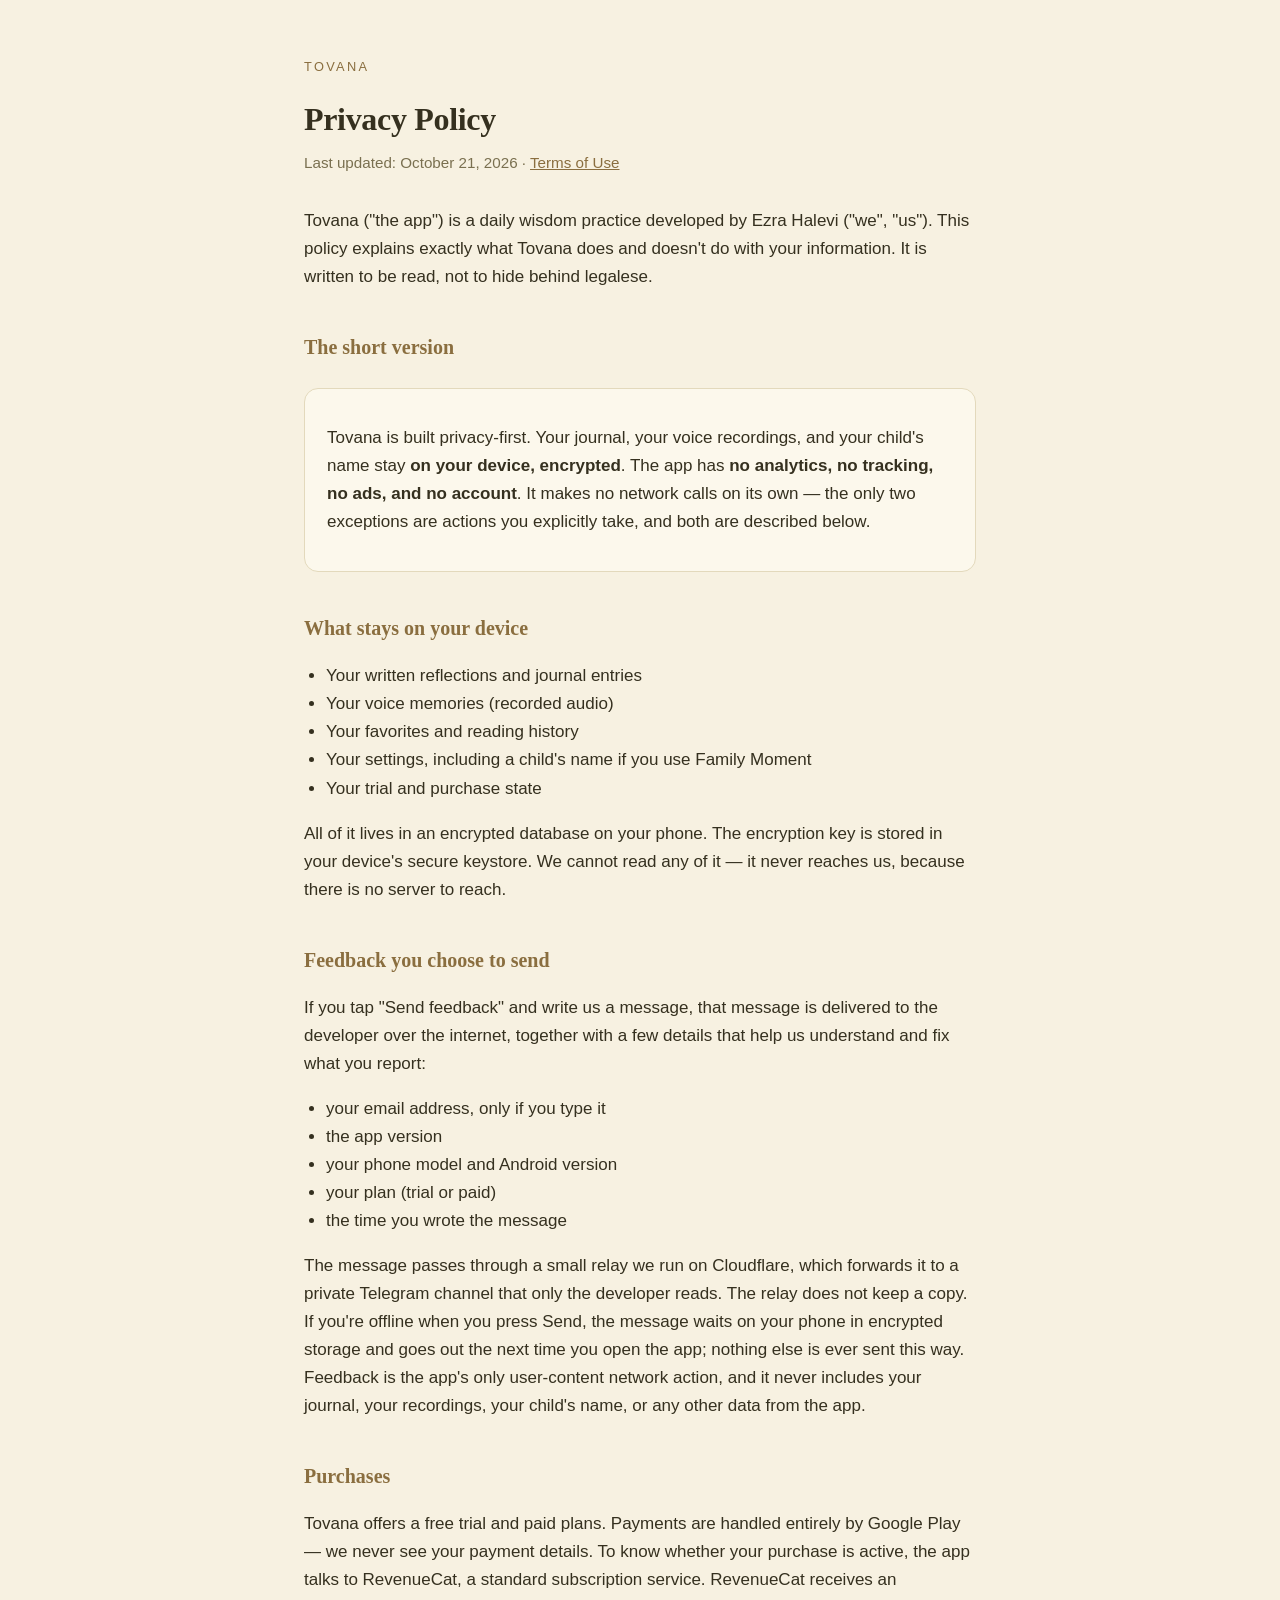
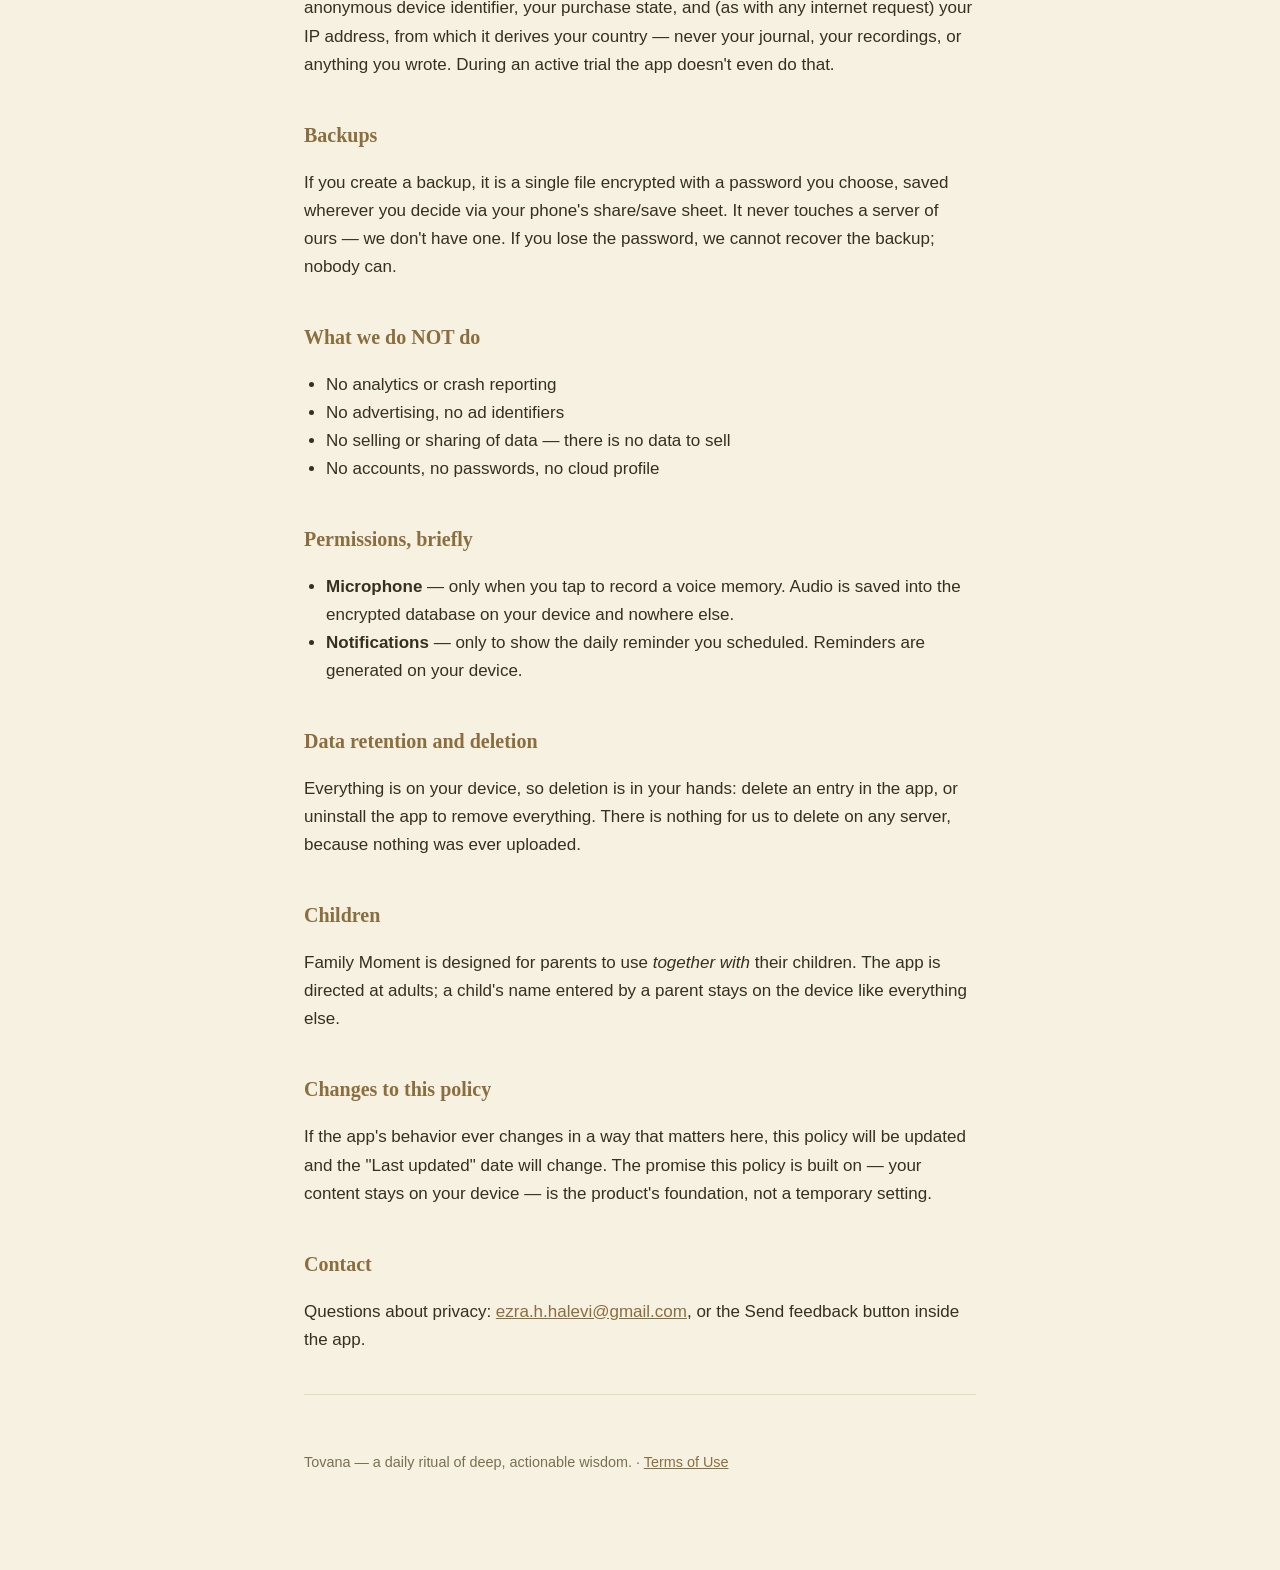
==== index.html @ 3a3cafa1 "Privacy: feedback details (device, OS, plan, time), Cloudflare relay, offline wait; RevenueCat IP/co" ====
<!DOCTYPE html>
<html lang="en">
<head>
  <meta charset="utf-8">
  <meta name="viewport" content="width=device-width, initial-scale=1">
  <title>Privacy Policy — Tovana</title>
  <meta name="description" content="Privacy policy for Tovana, a daily wisdom practice. Privacy-first: your journal stays on your device, encrypted. No analytics, no tracking, no ads, no account.">
  <link rel="stylesheet" href="style.css">
</head>
<body>
<main>
  <p class="brand">Tovana</p>
  <h1>Privacy Policy</h1>
  <p class="updated">Last updated: October 21, 2026 · <a href="terms.html">Terms of Use</a></p>

  <p>Tovana ("the app") is a daily wisdom practice developed by Ezra Halevi ("we", "us"). This policy explains exactly what Tovana does and doesn't do with your information. It is written to be read, not to hide behind legalese.</p>

  <h2>The short version</h2>
  <div class="card">
    <p>Tovana is built privacy-first. Your journal, your voice recordings, and your child's name stay <strong>on your device, encrypted</strong>. The app has <strong>no analytics, no tracking, no ads, and no account</strong>. It makes no network calls on its own — the only two exceptions are actions you explicitly take, and both are described below.</p>
  </div>

  <h2>What stays on your device</h2>
  <ul>
    <li>Your written reflections and journal entries</li>
    <li>Your voice memories (recorded audio)</li>
    <li>Your favorites and reading history</li>
    <li>Your settings, including a child's name if you use Family Moment</li>
    <li>Your trial and purchase state</li>
  </ul>
  <p>All of it lives in an encrypted database on your phone. The encryption key is stored in your device's secure keystore. We cannot read any of it — it never reaches us, because there is no server to reach.</p>

  <h2>Feedback you choose to send</h2>
  <p>If you tap "Send feedback" and write us a message, that message is delivered to the developer over the internet, together with a few details that help us understand and fix what you report:</p>
  <ul>
    <li>your email address, only if you type it</li>
    <li>the app version</li>
    <li>your phone model and Android version</li>
    <li>your plan (trial or paid)</li>
    <li>the time you wrote the message</li>
  </ul>
  <p>The message passes through a small relay we run on Cloudflare, which forwards it to a private Telegram channel that only the developer reads. The relay does not keep a copy. If you're offline when you press Send, the message waits on your phone in encrypted storage and goes out the next time you open the app; nothing else is ever sent this way. Feedback is the app's only user-content network action, and it never includes your journal, your recordings, your child's name, or any other data from the app.</p>

  <h2>Purchases</h2>
  <p>Tovana offers a free trial and paid plans. Payments are handled entirely by Google Play — we never see your payment details. To know whether your purchase is active, the app talks to RevenueCat, a standard subscription service. RevenueCat receives an anonymous device identifier, your purchase state, and (as with any internet request) your IP address, from which it derives your country — never your journal, your recordings, or anything you wrote. During an active trial the app doesn't even do that.</p>

  <h2>Backups</h2>
  <p>If you create a backup, it is a single file encrypted with a password you choose, saved wherever you decide via your phone's share/save sheet. It never touches a server of ours — we don't have one. If you lose the password, we cannot recover the backup; nobody can.</p>

  <h2>What we do NOT do</h2>
  <ul>
    <li>No analytics or crash reporting</li>
    <li>No advertising, no ad identifiers</li>
    <li>No selling or sharing of data — there is no data to sell</li>
    <li>No accounts, no passwords, no cloud profile</li>
  </ul>

  <h2>Permissions, briefly</h2>
  <ul>
    <li><strong>Microphone</strong> — only when you tap to record a voice memory. Audio is saved into the encrypted database on your device and nowhere else.</li>
    <li><strong>Notifications</strong> — only to show the daily reminder you scheduled. Reminders are generated on your device.</li>
  </ul>

  <h2>Data retention and deletion</h2>
  <p>Everything is on your device, so deletion is in your hands: delete an entry in the app, or uninstall the app to remove everything. There is nothing for us to delete on any server, because nothing was ever uploaded.</p>

  <h2>Children</h2>
  <p>Family Moment is designed for parents to use <em>together with</em> their children. The app is directed at adults; a child's name entered by a parent stays on the device like everything else.</p>

  <h2>Changes to this policy</h2>
  <p>If the app's behavior ever changes in a way that matters here, this policy will be updated and the "Last updated" date will change. The promise this policy is built on — your content stays on your device — is the product's foundation, not a temporary setting.</p>

  <h2>Contact</h2>
  <p>Questions about privacy: <a href="mailto:ezra.h.halevi@gmail.com">ezra.h.halevi@gmail.com</a>, or the Send feedback button inside the app.</p>

  <hr class="divider">
  <footer>Tovana — a daily ritual of deep, actionable wisdom. · <a href="terms.html">Terms of Use</a></footer>
</main>
</body>
</html>
---- style.css ----
:root {
  --paper: #F7F1E1;
  --paper-high: #FCF8EC;
  --ink: #35301F;
  --ink-muted: #7A7050;
  --gold: #8A6E3F;
  --outline: #E3D9BC;
}
* { box-sizing: border-box; }
html { -webkit-text-size-adjust: 100%; }
body {
  margin: 0;
  background: var(--paper);
  color: var(--ink);
  font-family: -apple-system, BlinkMacSystemFont, "Segoe UI", Roboto, Helvetica, Arial, sans-serif;
  line-height: 1.65;
  font-size: 17px;
}
main {
  max-width: 720px;
  margin: 0 auto;
  padding: 56px 24px 96px;
}
.brand {
  font-size: 0.8rem;
  letter-spacing: 0.18em;
  text-transform: uppercase;
  color: var(--gold);
  margin: 0 0 16px;
}
h1 {
  font-family: Georgia, "Times New Roman", serif;
  font-size: 2rem;
  margin: 0 0 4px;
  letter-spacing: -0.01em;
}
.updated { color: var(--ink-muted); font-size: 0.95rem; margin: 0 0 32px; }
h2 {
  font-family: Georgia, "Times New Roman", serif;
  font-size: 1.25rem;
  margin: 40px 0 10px;
  color: var(--gold);
}
p, li { color: var(--ink); }
strong { color: var(--ink); }
ul { padding-left: 22px; }
a { color: var(--gold); }
.divider {
  border: none;
  border-top: 1px solid var(--outline);
  margin: 40px 0;
}
.card {
  background: var(--paper-high);
  border: 1px solid var(--outline);
  border-radius: 14px;
  padding: 18px 22px;
  margin: 24px 0;
}
footer {
  color: var(--ink-muted);
  font-size: 0.9rem;
  margin-top: 56px;
}
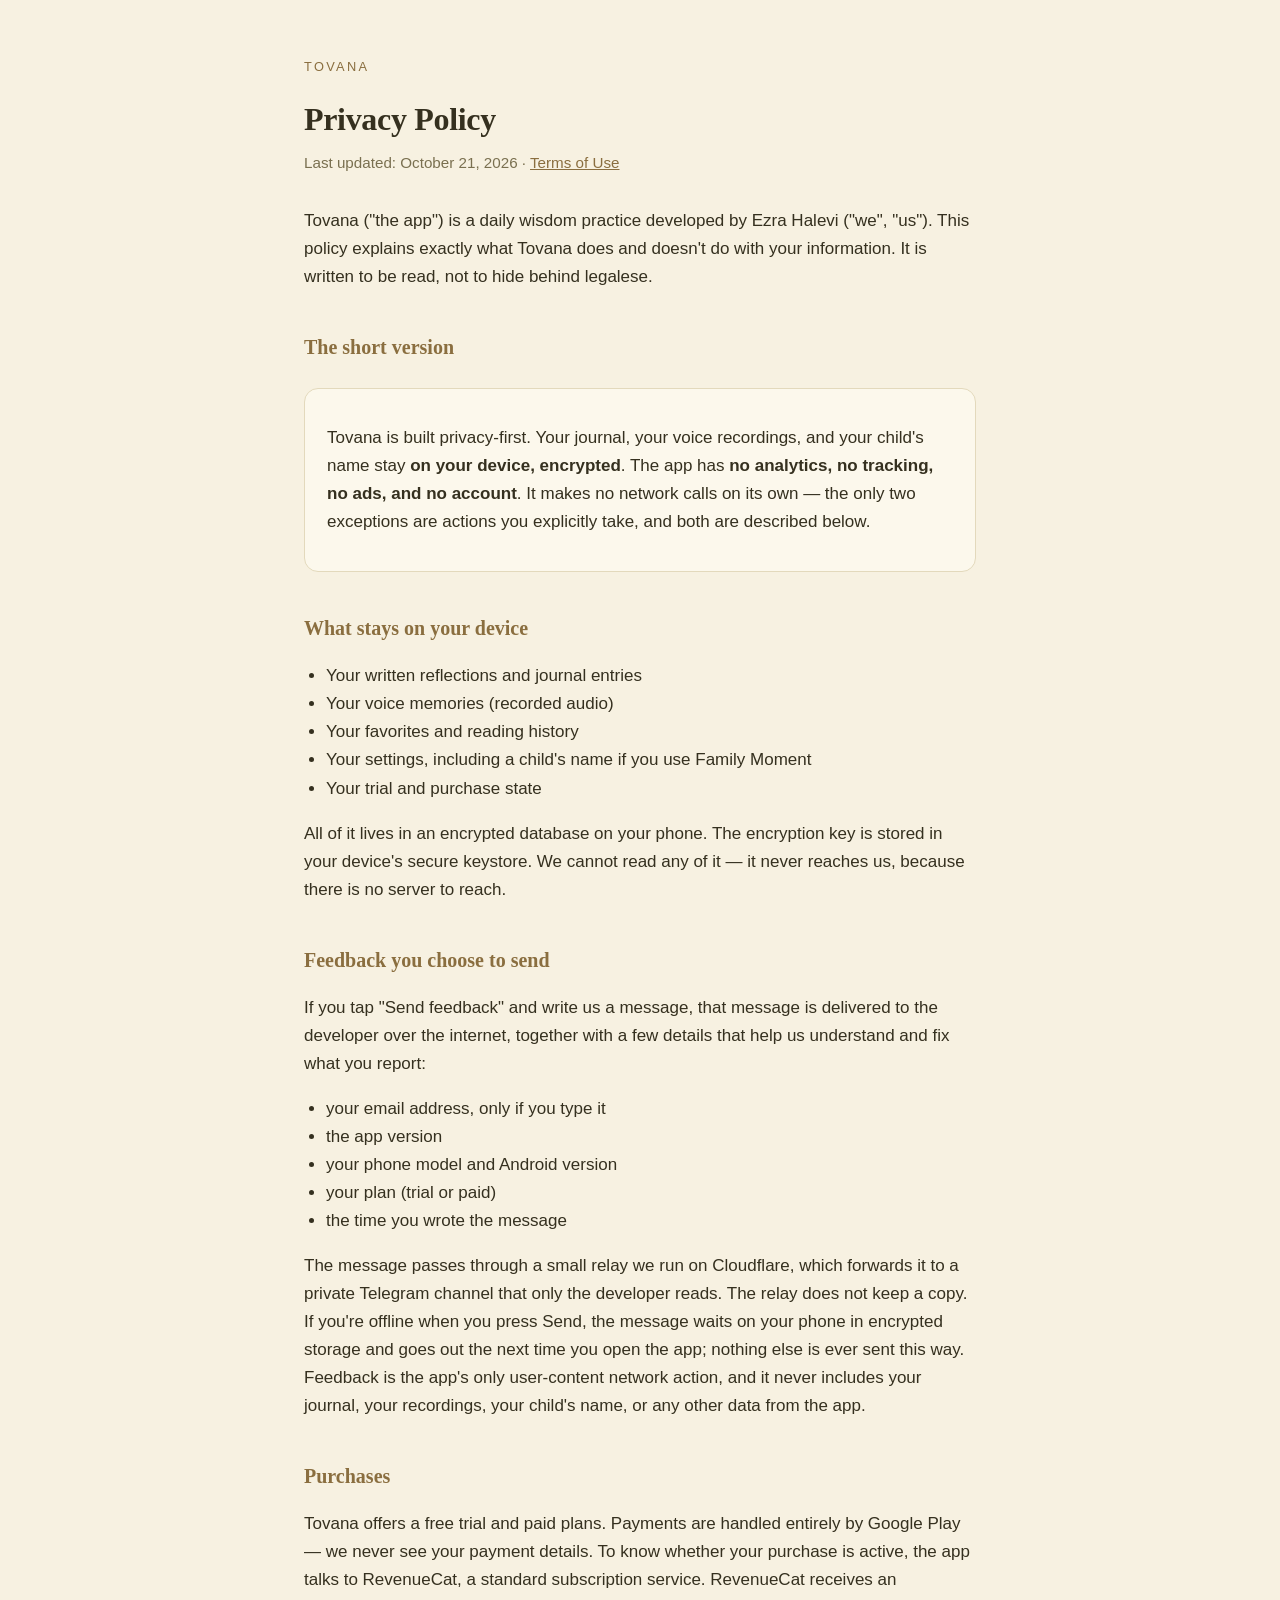
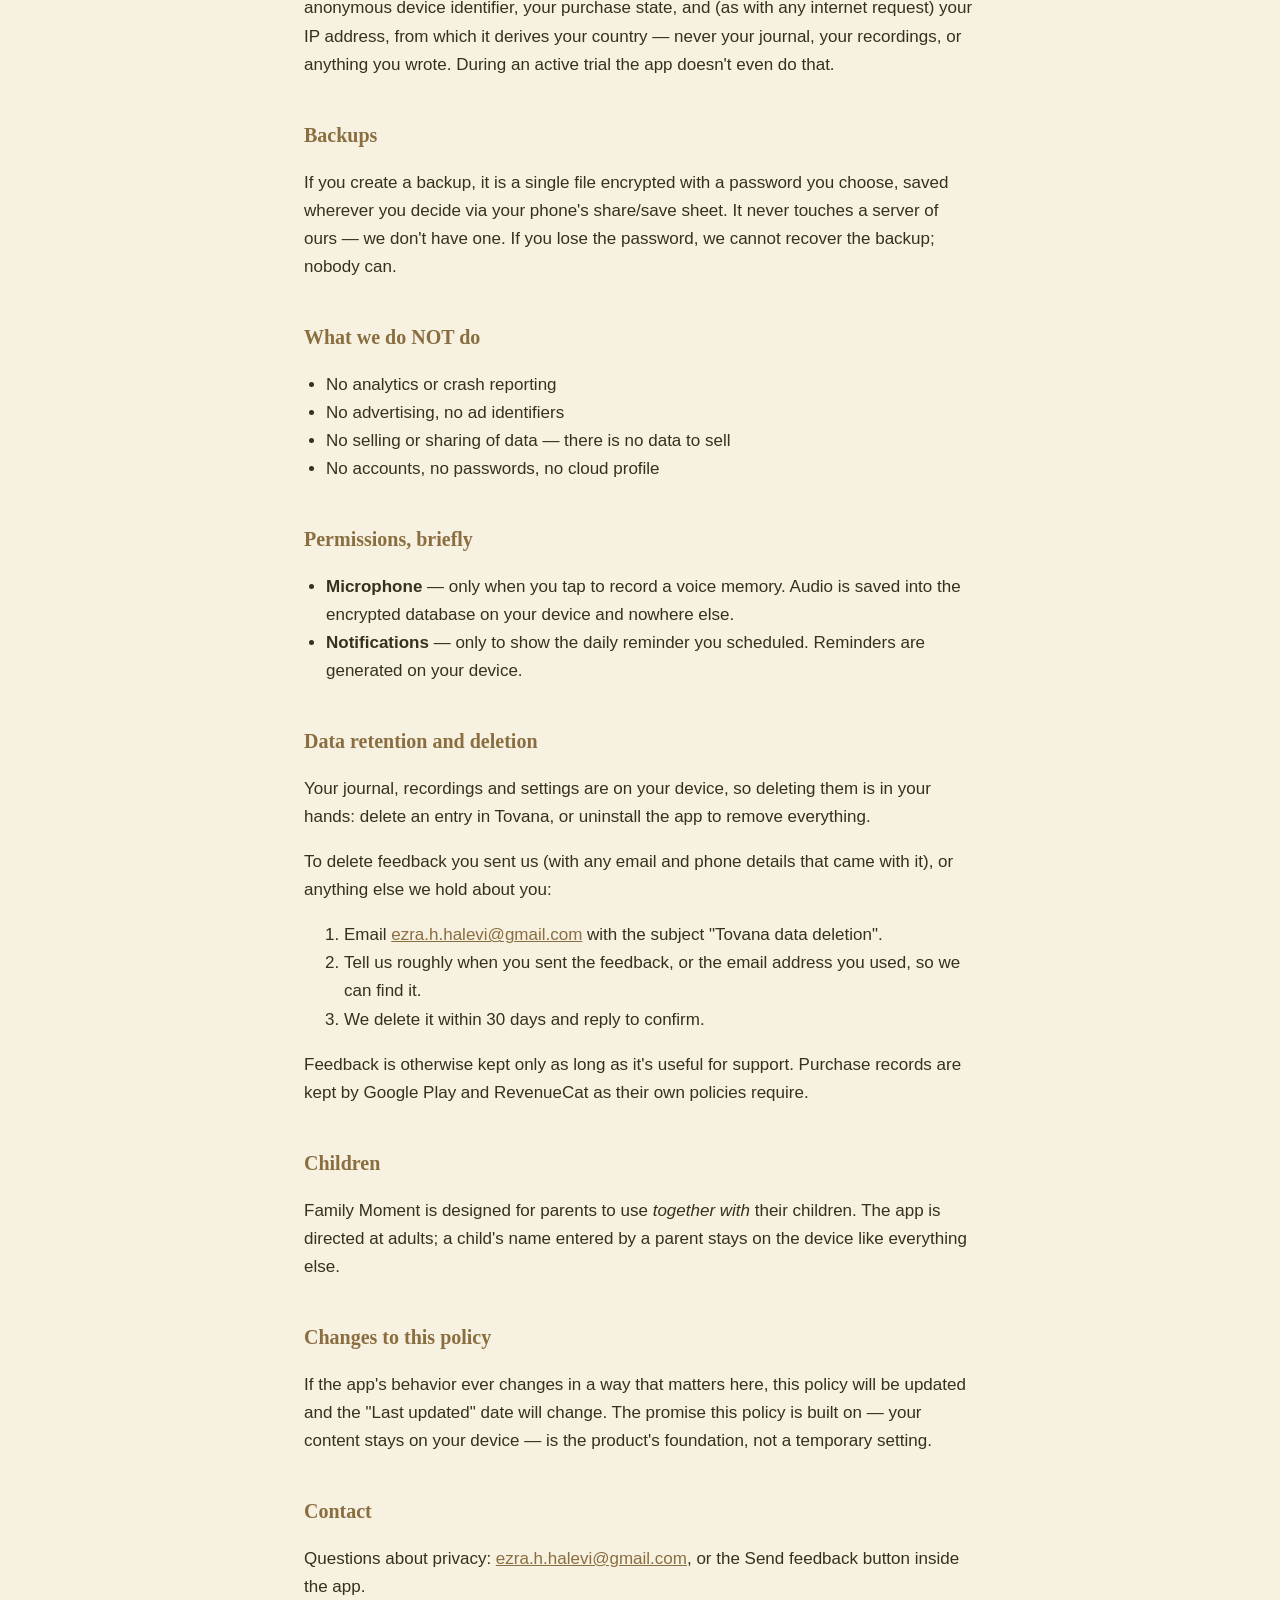
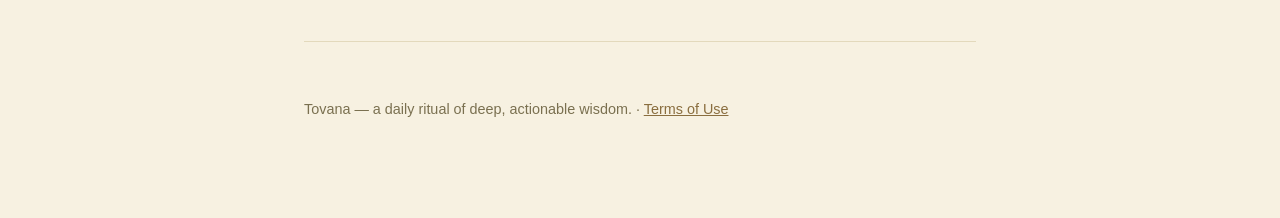
==== commit 92be5366: "Privacy: data deletion request steps (#delete); feedback is the one thing we hold Co-Authored-By: Cl" ====
--- a/index.html
+++ b/index.html
@@ -61,8 +61,15 @@
     <li><strong>Notifications</strong> — only to show the daily reminder you scheduled. Reminders are generated on your device.</li>
   </ul>
 
-  <h2>Data retention and deletion</h2>
-  <p>Everything is on your device, so deletion is in your hands: delete an entry in the app, or uninstall the app to remove everything. There is nothing for us to delete on any server, because nothing was ever uploaded.</p>
+  <h2 id="delete">Data retention and deletion</h2>
+  <p>Your journal, recordings and settings are on your device, so deleting them is in your hands: delete an entry in Tovana, or uninstall the app to remove everything.</p>
+  <p>To delete feedback you sent us (with any email and phone details that came with it), or anything else we hold about you:</p>
+  <ol>
+    <li>Email <a href="mailto:ezra.h.halevi@gmail.com?subject=Tovana%20data%20deletion">ezra.h.halevi@gmail.com</a> with the subject "Tovana data deletion".</li>
+    <li>Tell us roughly when you sent the feedback, or the email address you used, so we can find it.</li>
+    <li>We delete it within 30 days and reply to confirm.</li>
+  </ol>
+  <p>Feedback is otherwise kept only as long as it's useful for support. Purchase records are kept by Google Play and RevenueCat as their own policies require.</p>
 
   <h2>Children</h2>
   <p>Family Moment is designed for parents to use <em>together with</em> their children. The app is directed at adults; a child's name entered by a parent stays on the device like everything else.</p>
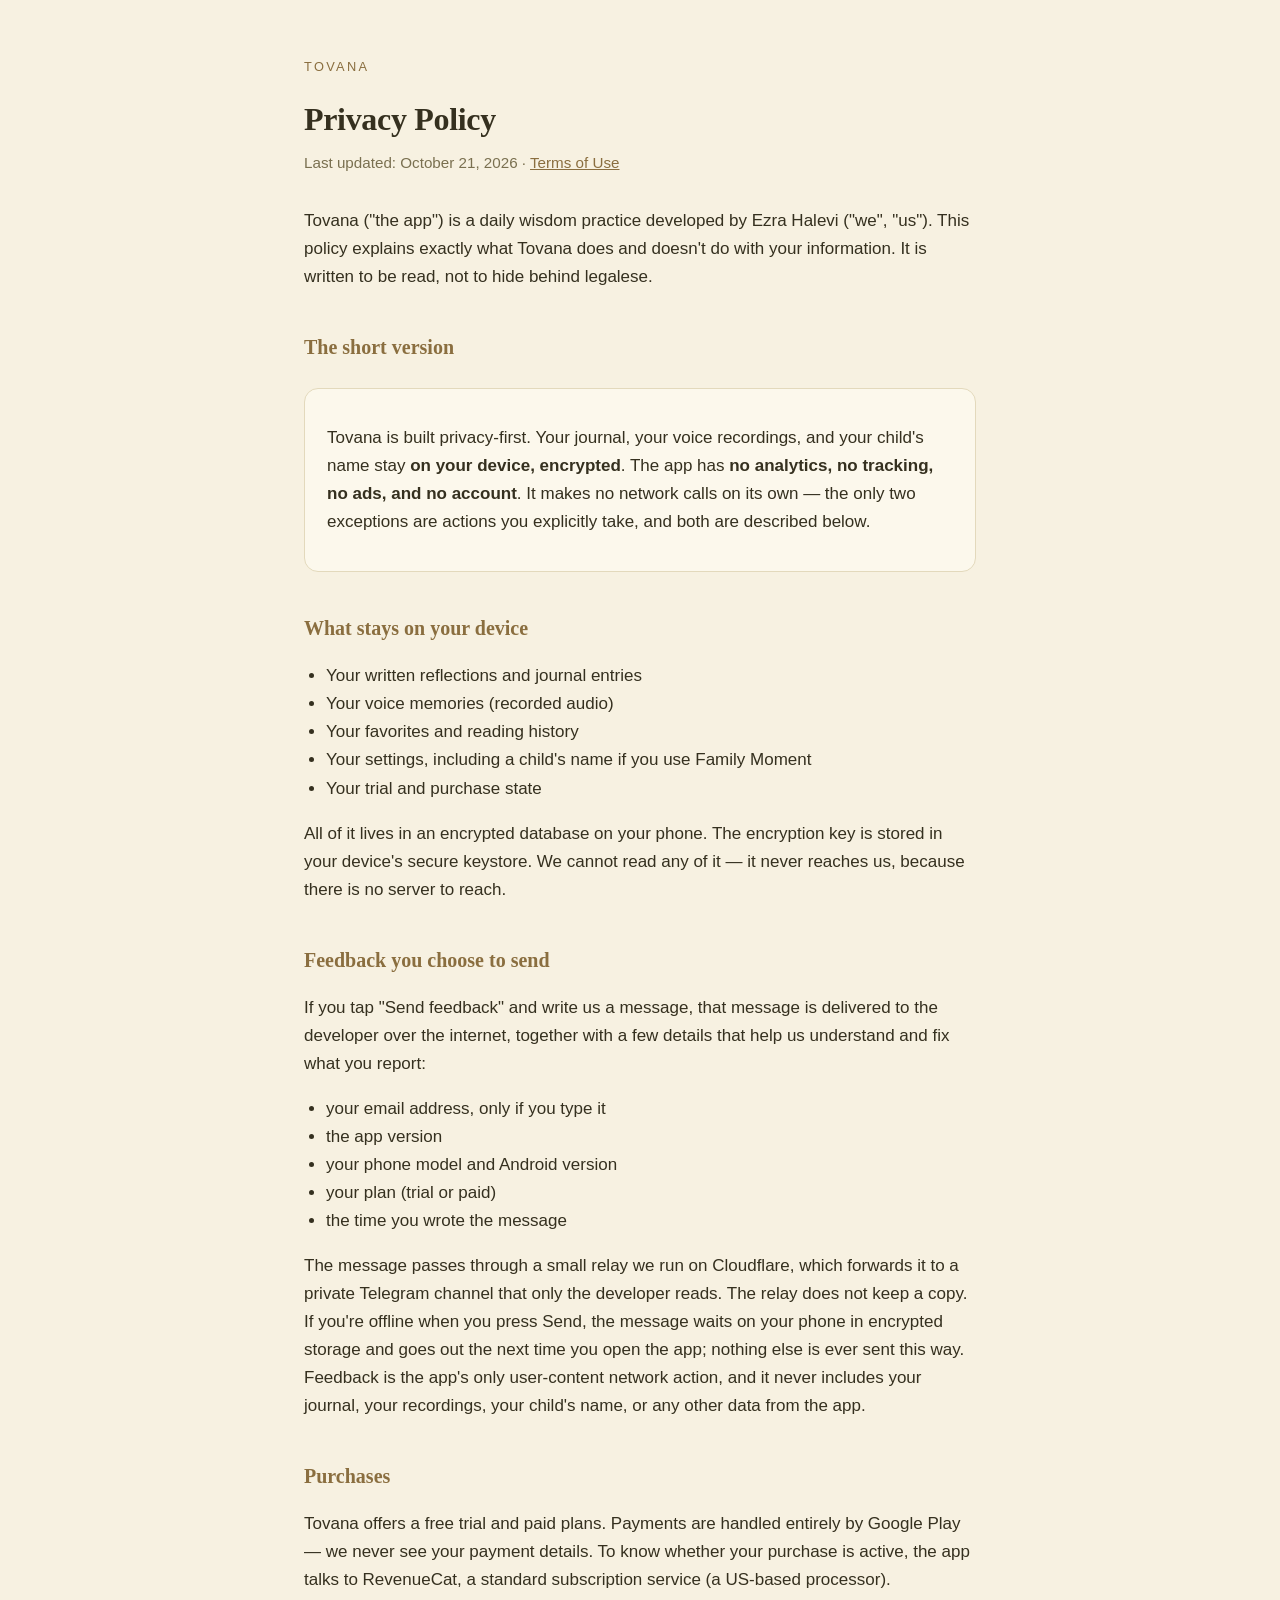
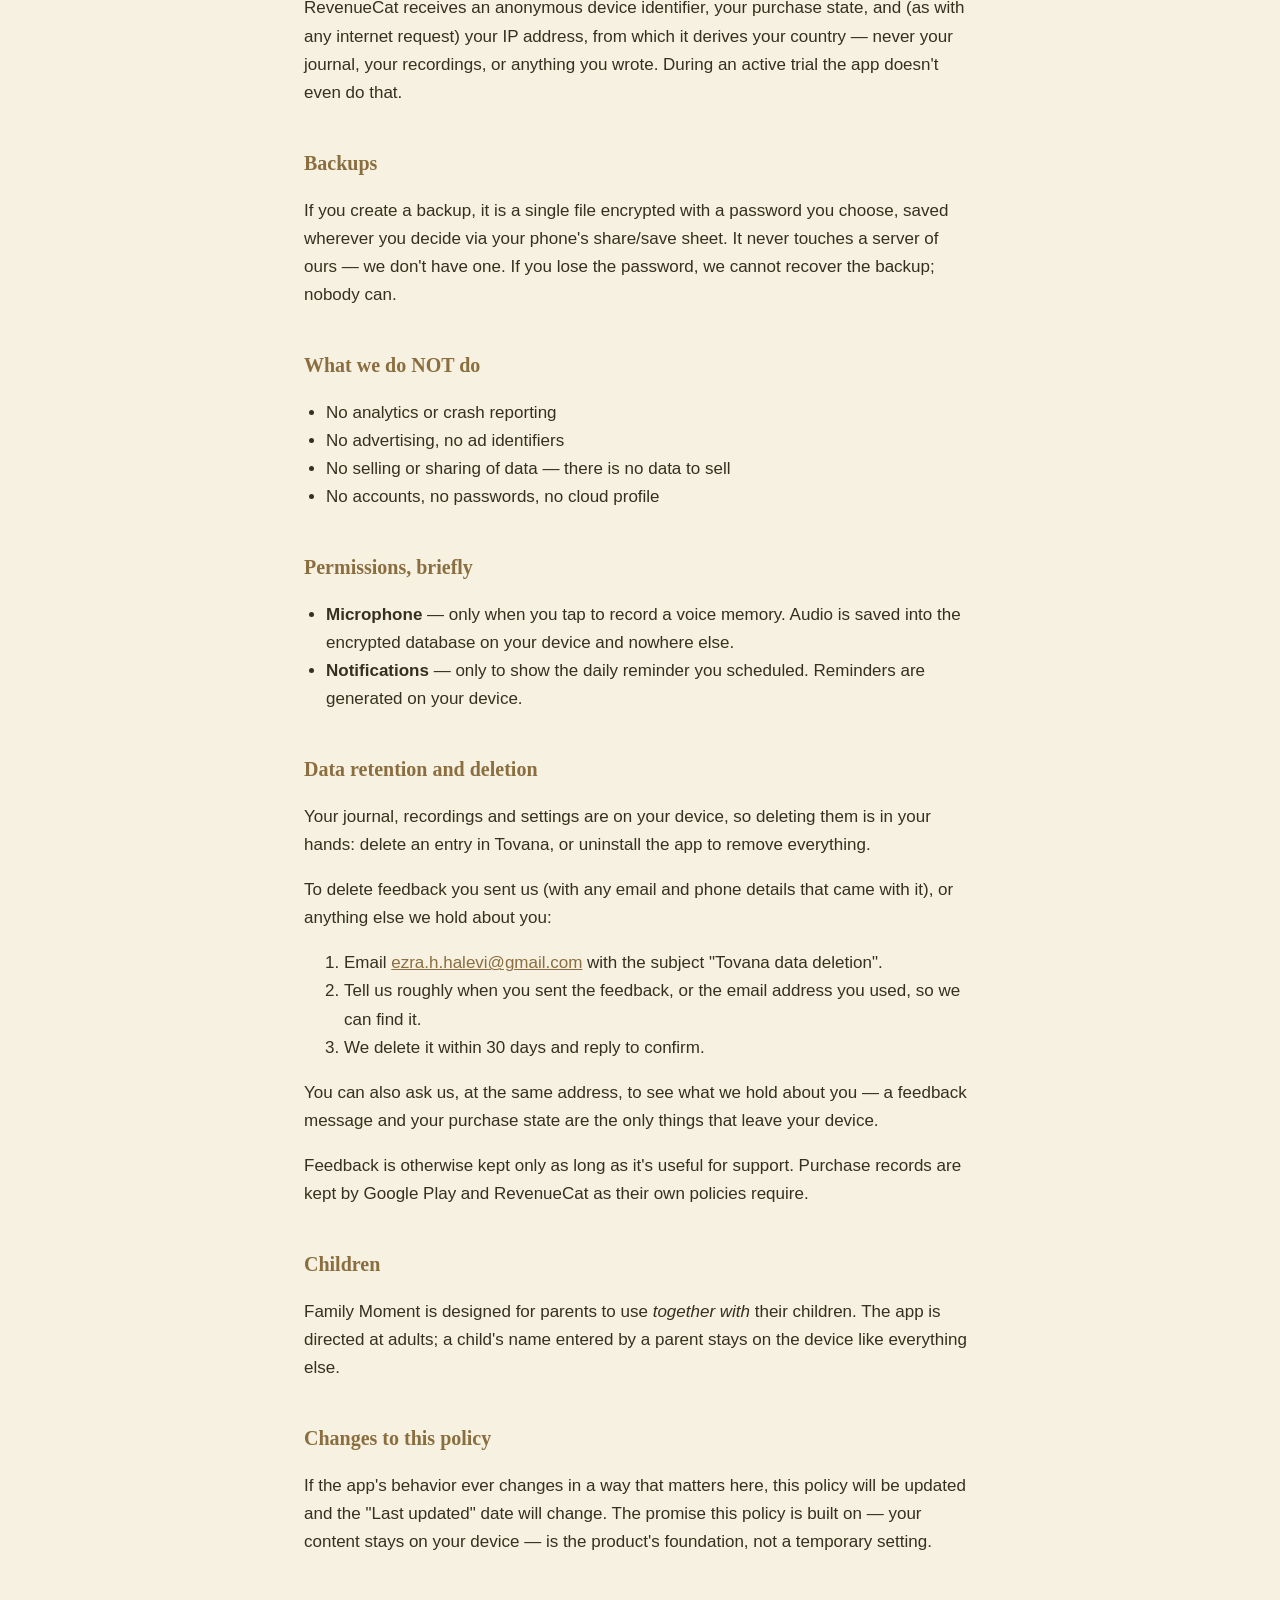
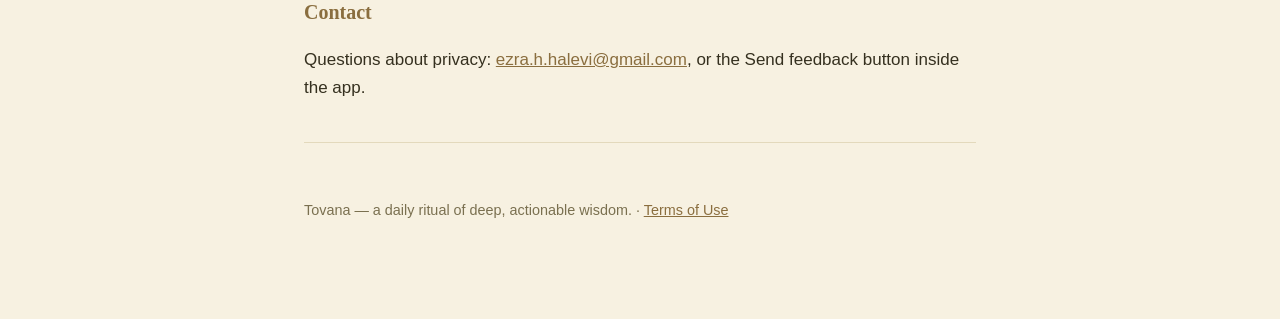
==== commit c0368d7e: "Privacy: restore 'US-based processor' and the right to access (dropped from the Oct 21 rewrite) Co-A" ====
--- a/index.html
+++ b/index.html
@@ -42,7 +42,7 @@
   <p>The message passes through a small relay we run on Cloudflare, which forwards it to a private Telegram channel that only the developer reads. The relay does not keep a copy. If you're offline when you press Send, the message waits on your phone in encrypted storage and goes out the next time you open the app; nothing else is ever sent this way. Feedback is the app's only user-content network action, and it never includes your journal, your recordings, your child's name, or any other data from the app.</p>
 
   <h2>Purchases</h2>
-  <p>Tovana offers a free trial and paid plans. Payments are handled entirely by Google Play — we never see your payment details. To know whether your purchase is active, the app talks to RevenueCat, a standard subscription service. RevenueCat receives an anonymous device identifier, your purchase state, and (as with any internet request) your IP address, from which it derives your country — never your journal, your recordings, or anything you wrote. During an active trial the app doesn't even do that.</p>
+  <p>Tovana offers a free trial and paid plans. Payments are handled entirely by Google Play — we never see your payment details. To know whether your purchase is active, the app talks to RevenueCat, a standard subscription service (a US-based processor). RevenueCat receives an anonymous device identifier, your purchase state, and (as with any internet request) your IP address, from which it derives your country — never your journal, your recordings, or anything you wrote. During an active trial the app doesn't even do that.</p>
 
   <h2>Backups</h2>
   <p>If you create a backup, it is a single file encrypted with a password you choose, saved wherever you decide via your phone's share/save sheet. It never touches a server of ours — we don't have one. If you lose the password, we cannot recover the backup; nobody can.</p>
@@ -69,6 +69,7 @@
     <li>Tell us roughly when you sent the feedback, or the email address you used, so we can find it.</li>
     <li>We delete it within 30 days and reply to confirm.</li>
   </ol>
+  <p>You can also ask us, at the same address, to see what we hold about you — a feedback message and your purchase state are the only things that leave your device.</p>
   <p>Feedback is otherwise kept only as long as it's useful for support. Purchase records are kept by Google Play and RevenueCat as their own policies require.</p>
 
   <h2>Children</h2>
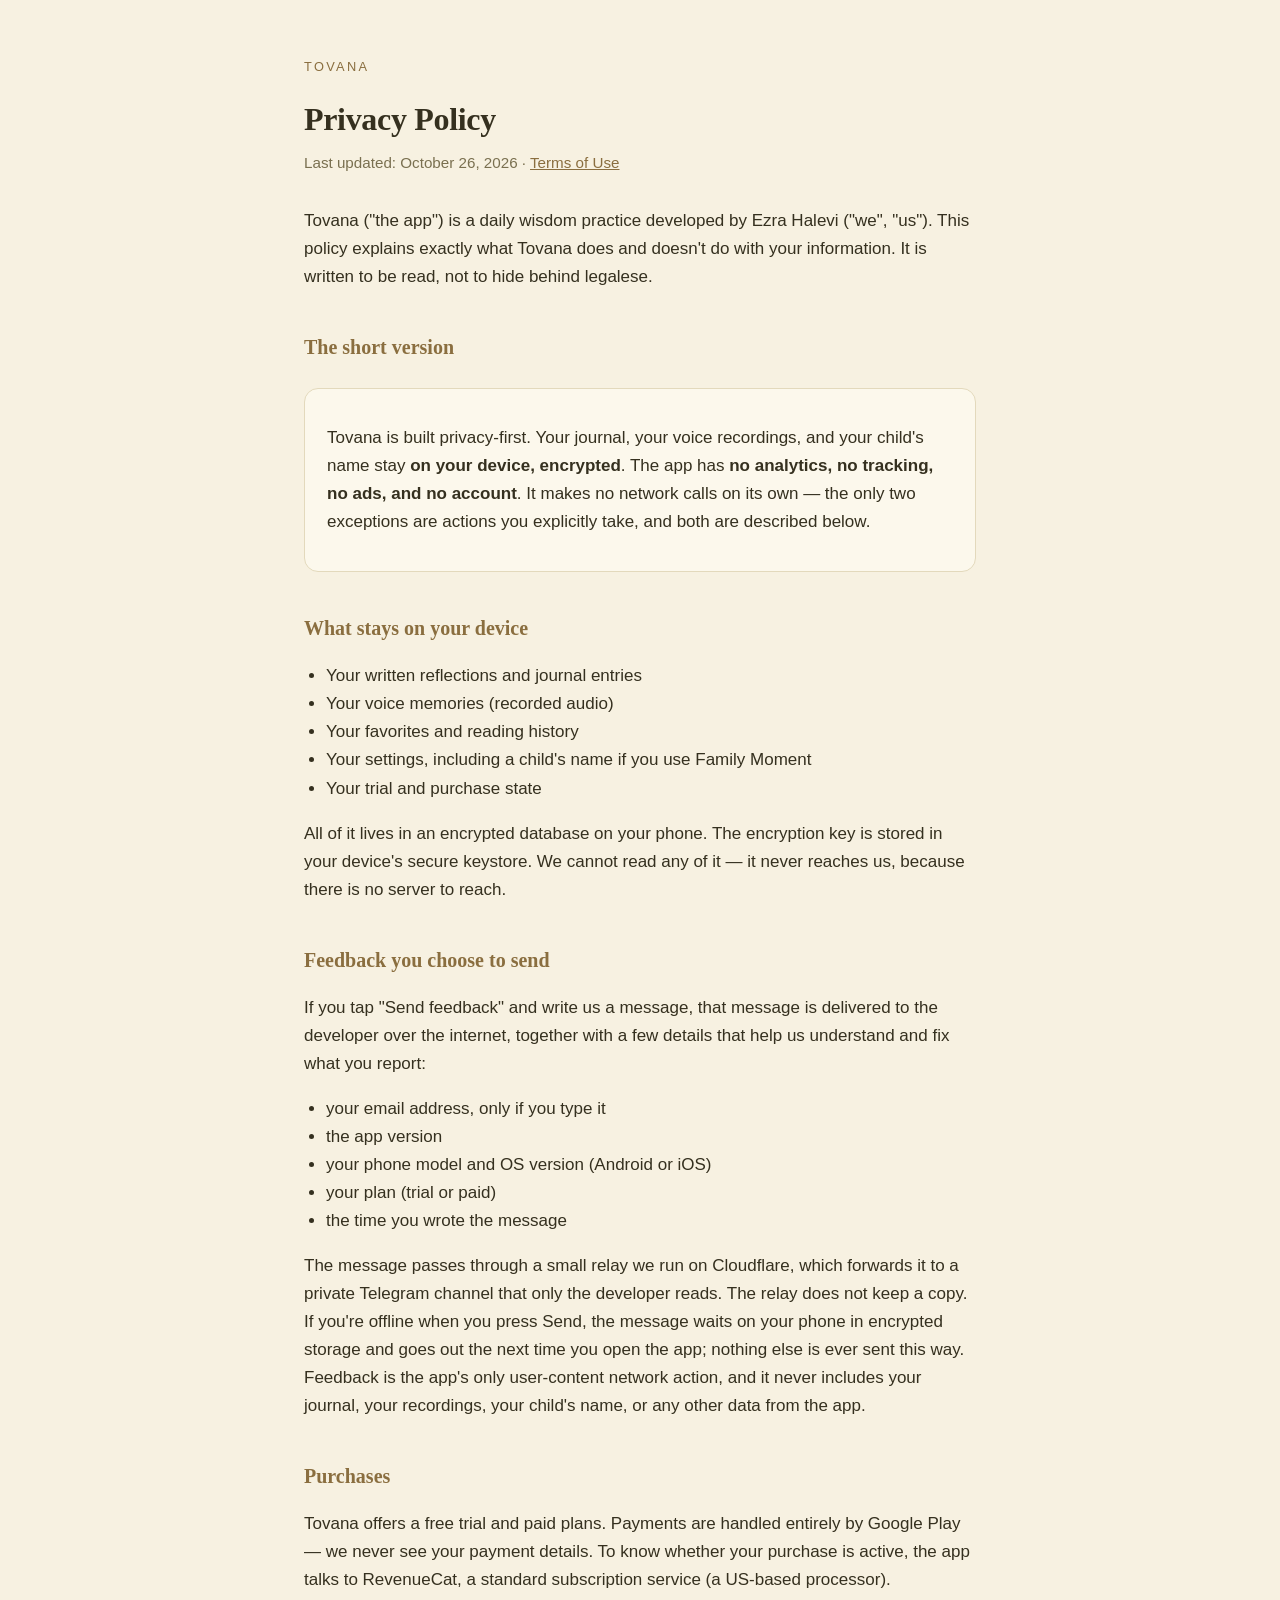
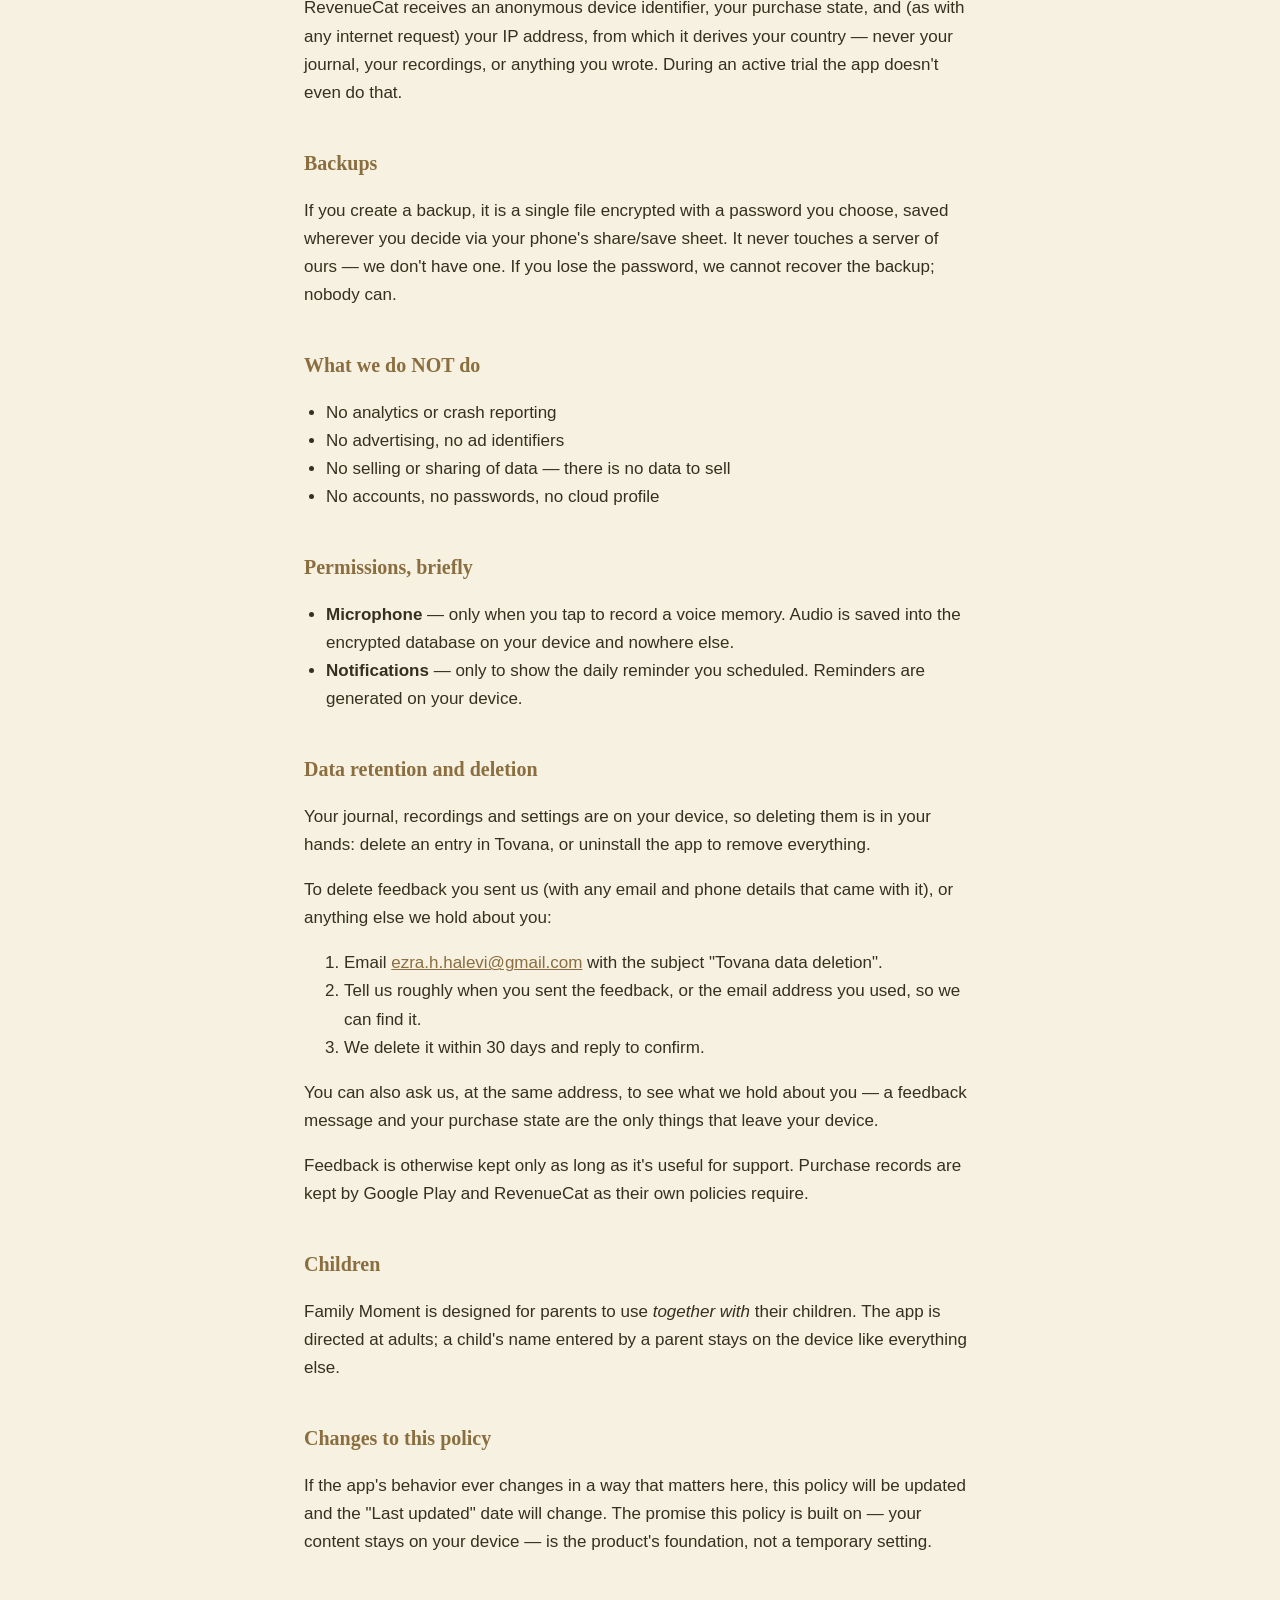
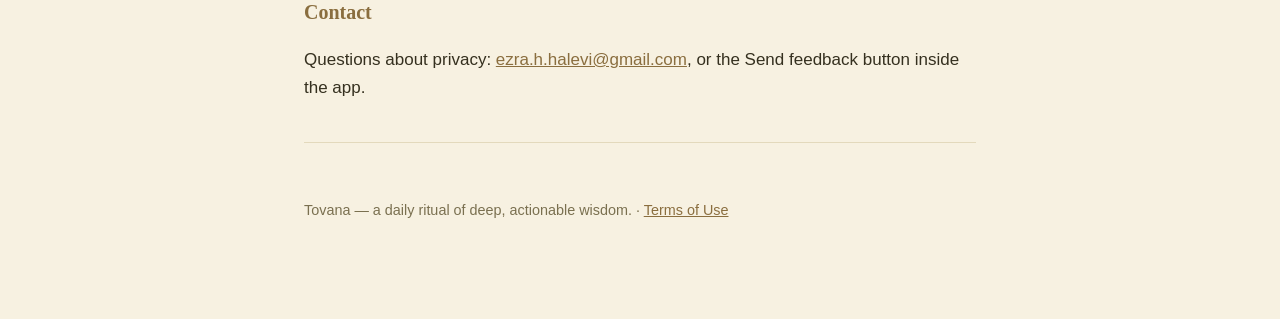
==== commit 073f36b2: "Publish privacy policy of Oct 26 (OS version wording) — master 858d73f Co-Authored-By: Claude Opus 5" ====
--- a/index.html
+++ b/index.html
@@ -11,7 +11,7 @@
 <main>
   <p class="brand">Tovana</p>
   <h1>Privacy Policy</h1>
-  <p class="updated">Last updated: October 21, 2026 · <a href="terms.html">Terms of Use</a></p>
+  <p class="updated">Last updated: October 26, 2026 · <a href="terms.html">Terms of Use</a></p>
 
   <p>Tovana ("the app") is a daily wisdom practice developed by Ezra Halevi ("we", "us"). This policy explains exactly what Tovana does and doesn't do with your information. It is written to be read, not to hide behind legalese.</p>
 
@@ -35,7 +35,7 @@
   <ul>
     <li>your email address, only if you type it</li>
     <li>the app version</li>
-    <li>your phone model and Android version</li>
+    <li>your phone model and OS version (Android or iOS)</li>
     <li>your plan (trial or paid)</li>
     <li>the time you wrote the message</li>
   </ul>
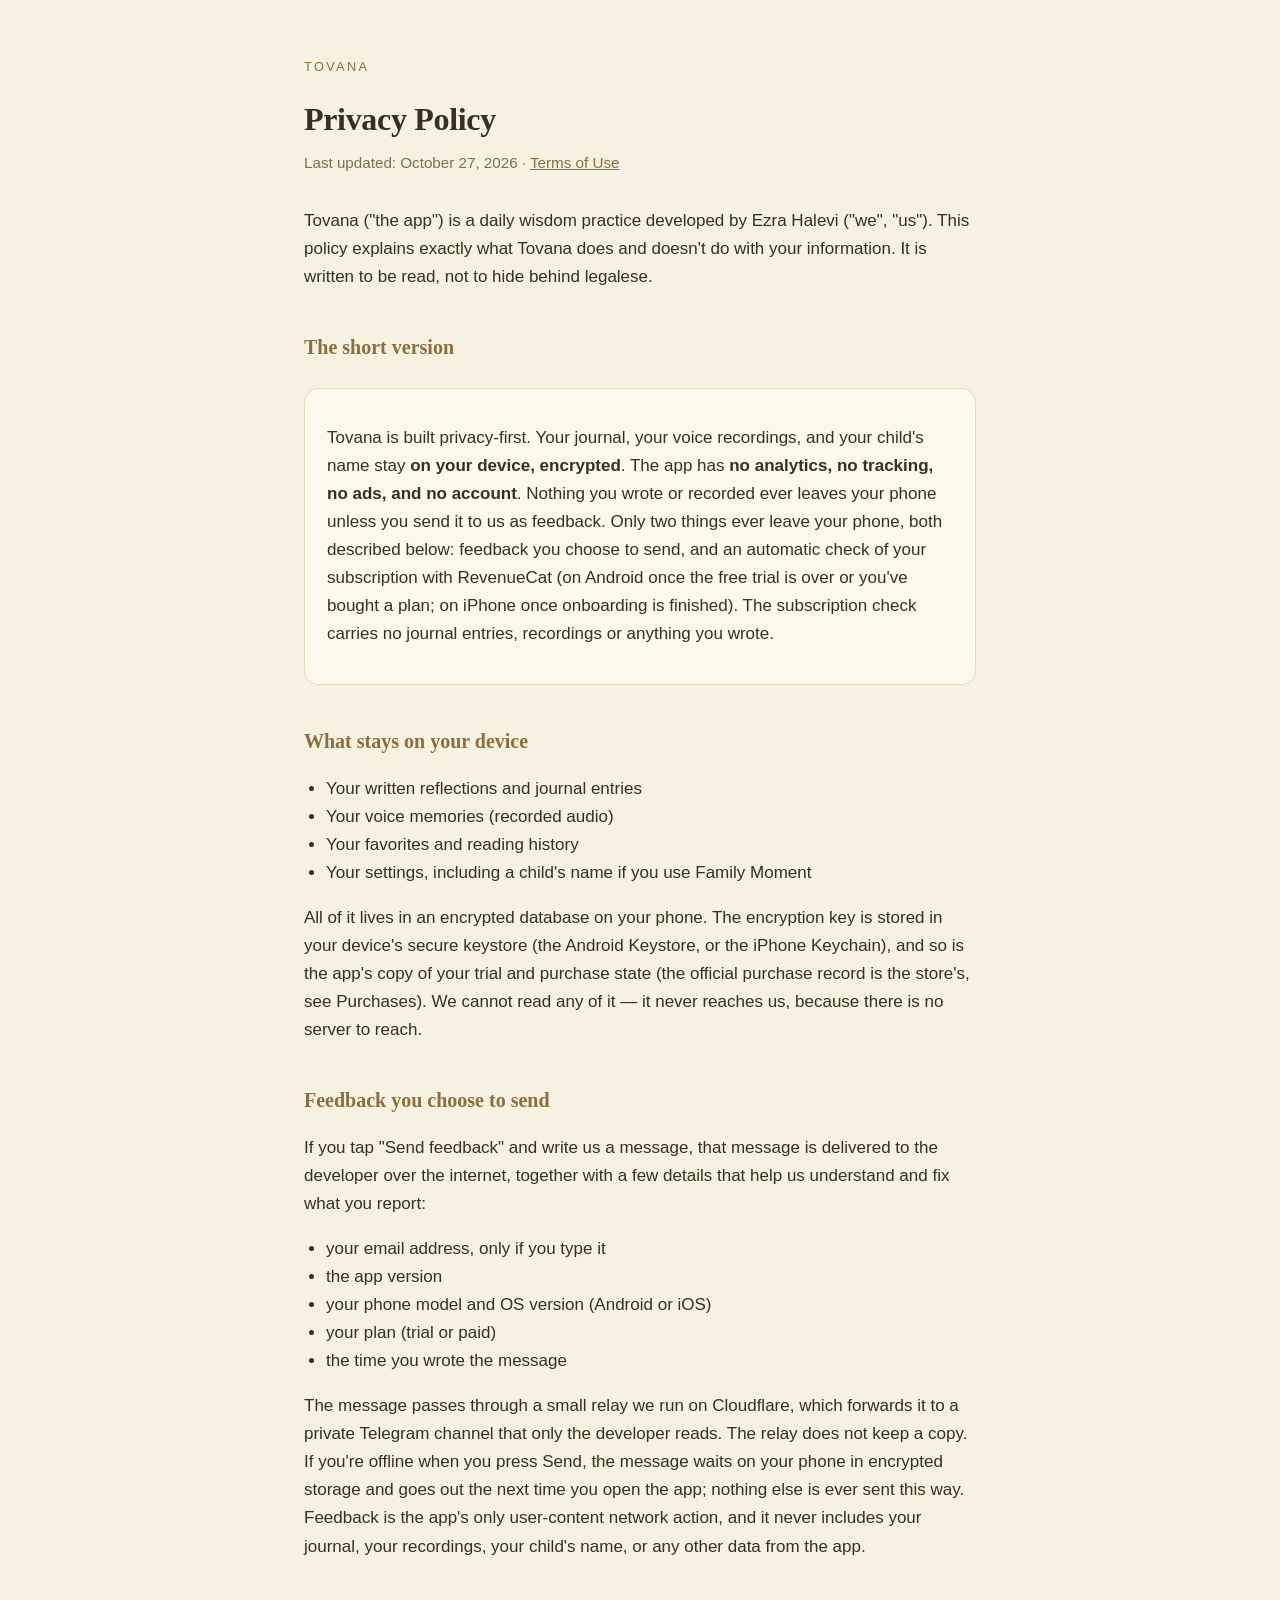
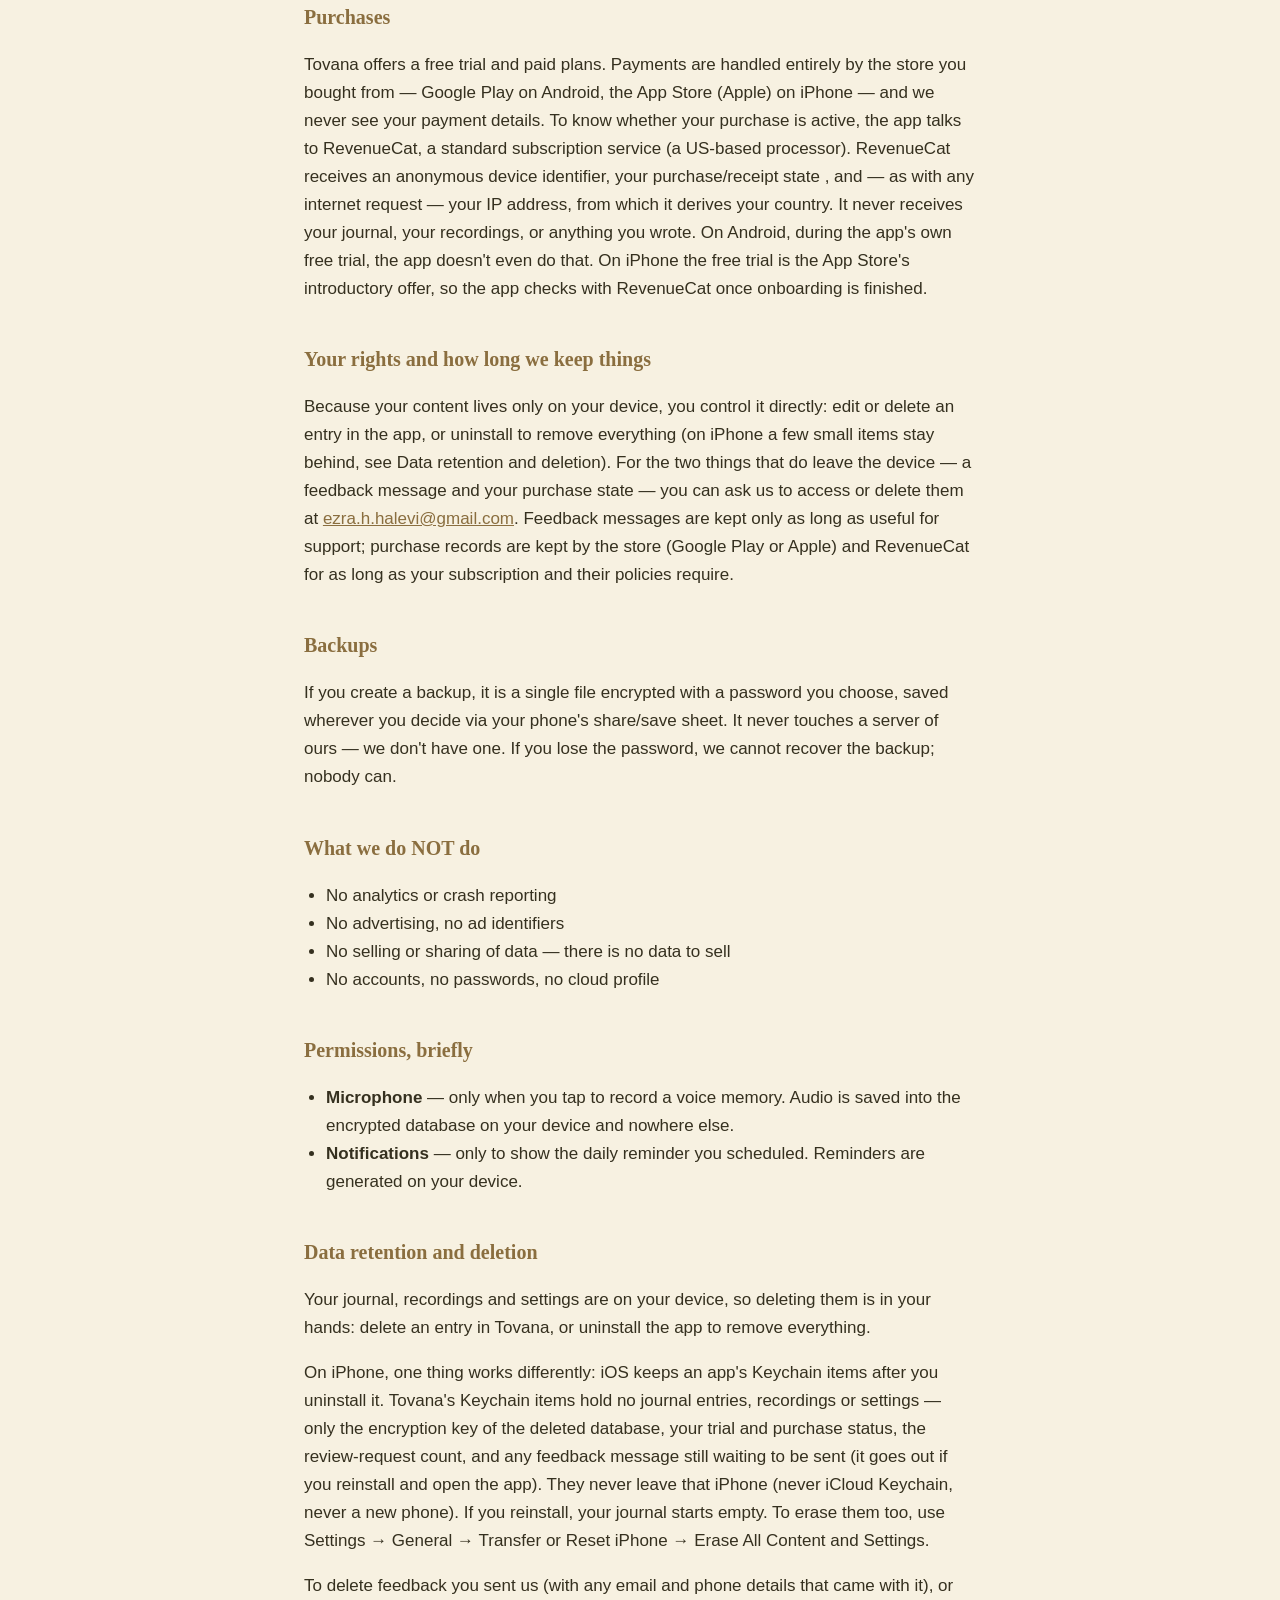
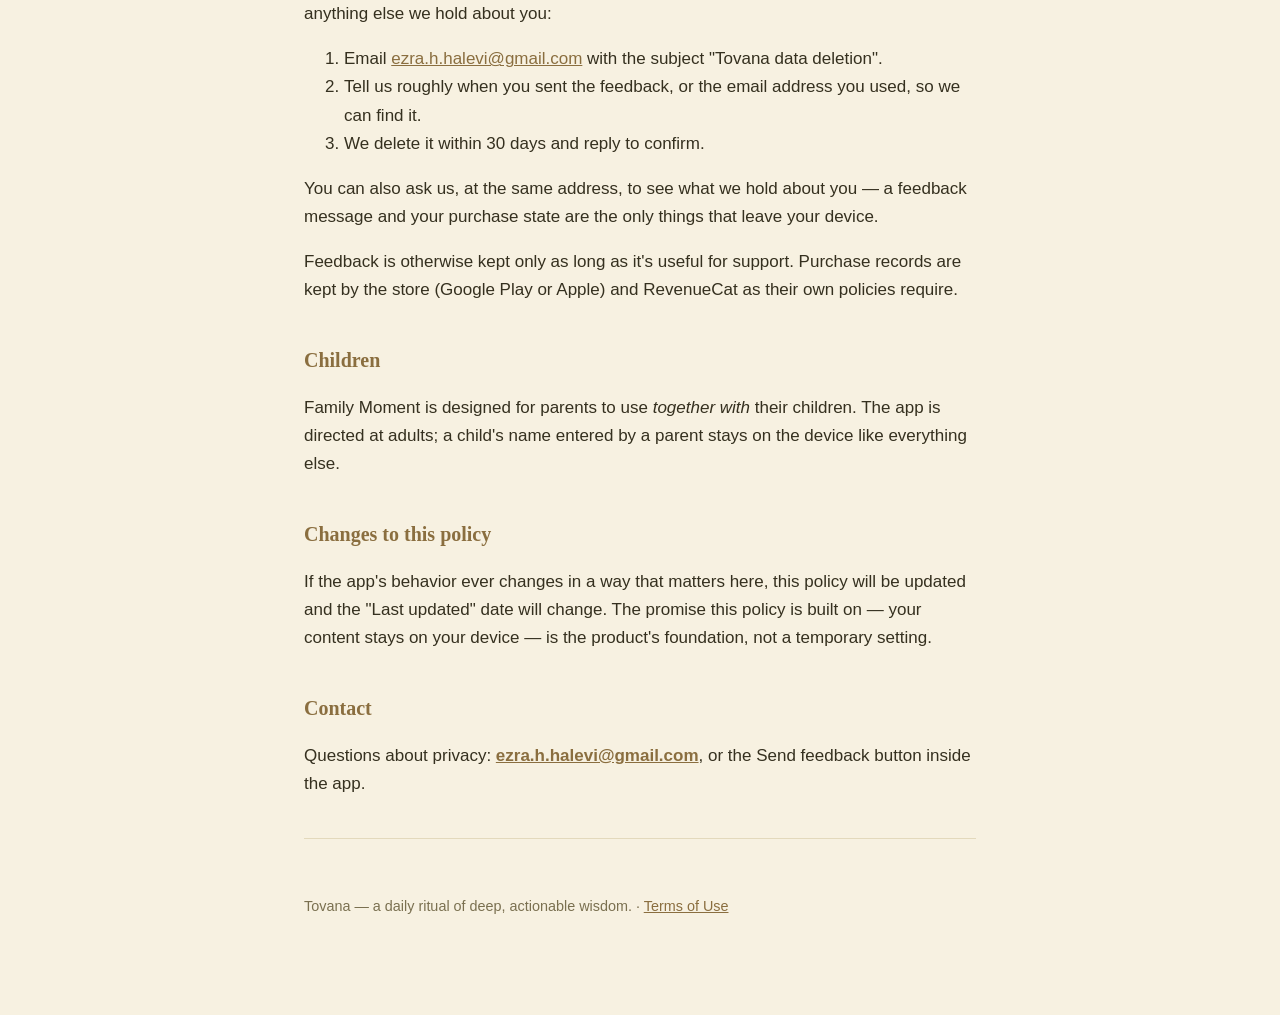
==== commit e1cb9e0e: "Privacy + Terms: App Store (Apple) alongside Google Play; automatic subscription check named; iPhone" ====
--- a/index.html
+++ b/index.html
@@ -11,13 +11,13 @@
 <main>
   <p class="brand">Tovana</p>
   <h1>Privacy Policy</h1>
-  <p class="updated">Last updated: October 26, 2026 · <a href="terms.html">Terms of Use</a></p>
+  <p class="updated">Last updated: October 27, 2026 · <a href="terms.html">Terms of Use</a></p>
 
   <p>Tovana ("the app") is a daily wisdom practice developed by Ezra Halevi ("we", "us"). This policy explains exactly what Tovana does and doesn't do with your information. It is written to be read, not to hide behind legalese.</p>
 
   <h2>The short version</h2>
   <div class="card">
-    <p>Tovana is built privacy-first. Your journal, your voice recordings, and your child's name stay <strong>on your device, encrypted</strong>. The app has <strong>no analytics, no tracking, no ads, and no account</strong>. It makes no network calls on its own — the only two exceptions are actions you explicitly take, and both are described below.</p>
+    <p>Tovana is built privacy-first. Your journal, your voice recordings, and your child's name stay <strong>on your device, encrypted</strong>. The app has <strong>no analytics, no tracking, no ads, and no account</strong>. Nothing you wrote or recorded ever leaves your phone unless you send it to us as feedback. Only two things ever leave your phone, both described below: feedback you choose to send, and an automatic check of your subscription with RevenueCat (on Android once the free trial is over or you've bought a plan; on iPhone once onboarding is finished). The subscription check carries no journal entries, recordings or anything you wrote.</p>
   </div>
 
   <h2>What stays on your device</h2>
@@ -26,12 +26,11 @@
     <li>Your voice memories (recorded audio)</li>
     <li>Your favorites and reading history</li>
     <li>Your settings, including a child's name if you use Family Moment</li>
-    <li>Your trial and purchase state</li>
   </ul>
-  <p>All of it lives in an encrypted database on your phone. The encryption key is stored in your device's secure keystore. We cannot read any of it — it never reaches us, because there is no server to reach.</p>
+  <p>All of it lives in an encrypted database on your phone. The encryption key is stored in your device's secure keystore (the Android Keystore, or the iPhone Keychain), and so is the app's copy of your trial and purchase state (the official purchase record is the store's, see Purchases). We cannot read any of it — it never reaches us, because there is no server to reach.</p>
 
   <h2>Feedback you choose to send</h2>
-  <p>If you tap "Send feedback" and write us a message, that message is delivered to the developer over the internet, together with a few details that help us understand and fix what you report:</p>
+  <p>If you tap "Send feedback" and write us a message, that message  is delivered to the developer over the internet, together with a few details that help us understand and fix what you report:</p>
   <ul>
     <li>your email address, only if you type it</li>
     <li>the app version</li>
@@ -42,7 +41,10 @@
   <p>The message passes through a small relay we run on Cloudflare, which forwards it to a private Telegram channel that only the developer reads. The relay does not keep a copy. If you're offline when you press Send, the message waits on your phone in encrypted storage and goes out the next time you open the app; nothing else is ever sent this way. Feedback is the app's only user-content network action, and it never includes your journal, your recordings, your child's name, or any other data from the app.</p>
 
   <h2>Purchases</h2>
-  <p>Tovana offers a free trial and paid plans. Payments are handled entirely by Google Play — we never see your payment details. To know whether your purchase is active, the app talks to RevenueCat, a standard subscription service (a US-based processor). RevenueCat receives an anonymous device identifier, your purchase state, and (as with any internet request) your IP address, from which it derives your country — never your journal, your recordings, or anything you wrote. During an active trial the app doesn't even do that.</p>
+  <p>Tovana offers a free trial and paid plans. Payments are handled entirely by the store you bought from — Google Play on Android, the App Store (Apple) on iPhone — and we never see your payment details. To know whether your purchase is active, the app talks to RevenueCat, a standard subscription service (a US-based processor). RevenueCat receives an anonymous device identifier, your purchase/receipt state , and — as with any internet request — your IP address, from which it derives your country. It never receives your journal, your recordings, or anything you wrote. On Android, during the app's own free trial, the app doesn't even do that. On iPhone the free trial is the App Store's introductory offer, so the app checks with RevenueCat once onboarding is finished.</p>
+
+  <h2>Your rights and how long we keep things</h2>
+  <p>Because your content lives only on your device, you control it directly: edit or delete an entry in the app, or uninstall to remove everything (on iPhone a few small items stay behind, see Data retention and deletion). For the two things that do leave the device — a feedback message and your purchase state — you can ask us to access or delete them at <a href="mailto:ezra.h.halevi@gmail.com">ezra.h.halevi@gmail.com</a>. Feedback messages are kept only as long as useful for support; purchase records are kept by the store (Google Play or Apple) and RevenueCat for as long as your subscription and their policies require.</p>
 
   <h2>Backups</h2>
   <p>If you create a backup, it is a single file encrypted with a password you choose, saved wherever you decide via your phone's share/save sheet. It never touches a server of ours — we don't have one. If you lose the password, we cannot recover the backup; nobody can.</p>
@@ -63,6 +65,7 @@
 
   <h2 id="delete">Data retention and deletion</h2>
   <p>Your journal, recordings and settings are on your device, so deleting them is in your hands: delete an entry in Tovana, or uninstall the app to remove everything.</p>
+  <p>On iPhone, one thing works differently: iOS keeps an app's Keychain items after you uninstall it. Tovana's Keychain items hold no journal entries, recordings or settings — only the encryption key of the deleted database, your trial and purchase status, the review-request count, and any feedback message still waiting to be sent (it goes out if you reinstall and open the app). They never leave that iPhone (never iCloud Keychain, never a new phone). If you reinstall, your journal starts empty. To erase them too, use Settings → General → Transfer or Reset iPhone → Erase All Content and Settings.</p>
   <p>To delete feedback you sent us (with any email and phone details that came with it), or anything else we hold about you:</p>
   <ol>
     <li>Email <a href="mailto:ezra.h.halevi@gmail.com?subject=Tovana%20data%20deletion">ezra.h.halevi@gmail.com</a> with the subject "Tovana data deletion".</li>
@@ -70,7 +73,7 @@
     <li>We delete it within 30 days and reply to confirm.</li>
   </ol>
   <p>You can also ask us, at the same address, to see what we hold about you — a feedback message and your purchase state are the only things that leave your device.</p>
-  <p>Feedback is otherwise kept only as long as it's useful for support. Purchase records are kept by Google Play and RevenueCat as their own policies require.</p>
+  <p>Feedback is otherwise kept only as long as it's useful for support. Purchase records are kept by the store (Google Play or Apple) and RevenueCat as their own policies require.</p>
 
   <h2>Children</h2>
   <p>Family Moment is designed for parents to use <em>together with</em> their children. The app is directed at adults; a child's name entered by a parent stays on the device like everything else.</p>
@@ -79,7 +82,7 @@
   <p>If the app's behavior ever changes in a way that matters here, this policy will be updated and the "Last updated" date will change. The promise this policy is built on — your content stays on your device — is the product's foundation, not a temporary setting.</p>
 
   <h2>Contact</h2>
-  <p>Questions about privacy: <a href="mailto:ezra.h.halevi@gmail.com">ezra.h.halevi@gmail.com</a>, or the Send feedback button inside the app.</p>
+  <p>Questions about privacy: <strong><a href="mailto:ezra.h.halevi@gmail.com">ezra.h.halevi@gmail.com</a></strong>, or the Send feedback button inside the app.</p>
 
   <hr class="divider">
   <footer>Tovana — a daily ritual of deep, actionable wisdom. · <a href="terms.html">Terms of Use</a></footer>
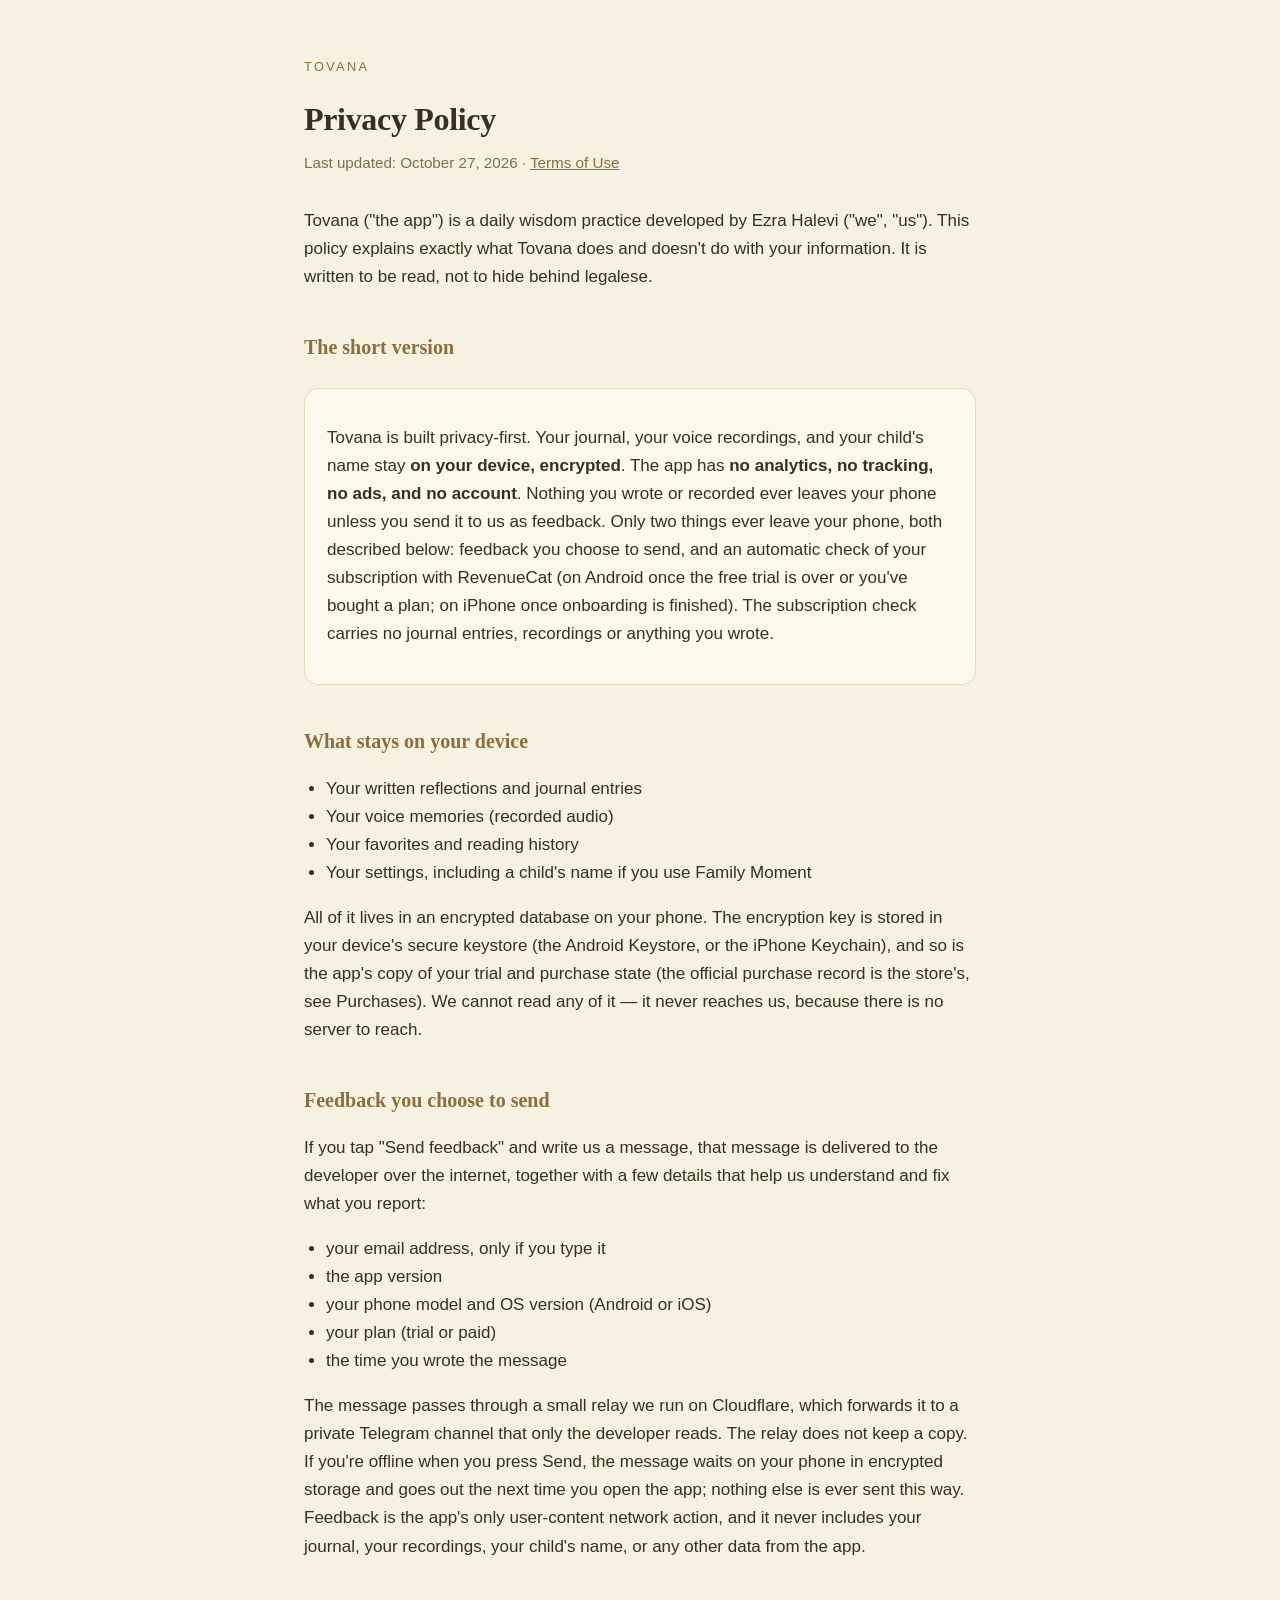
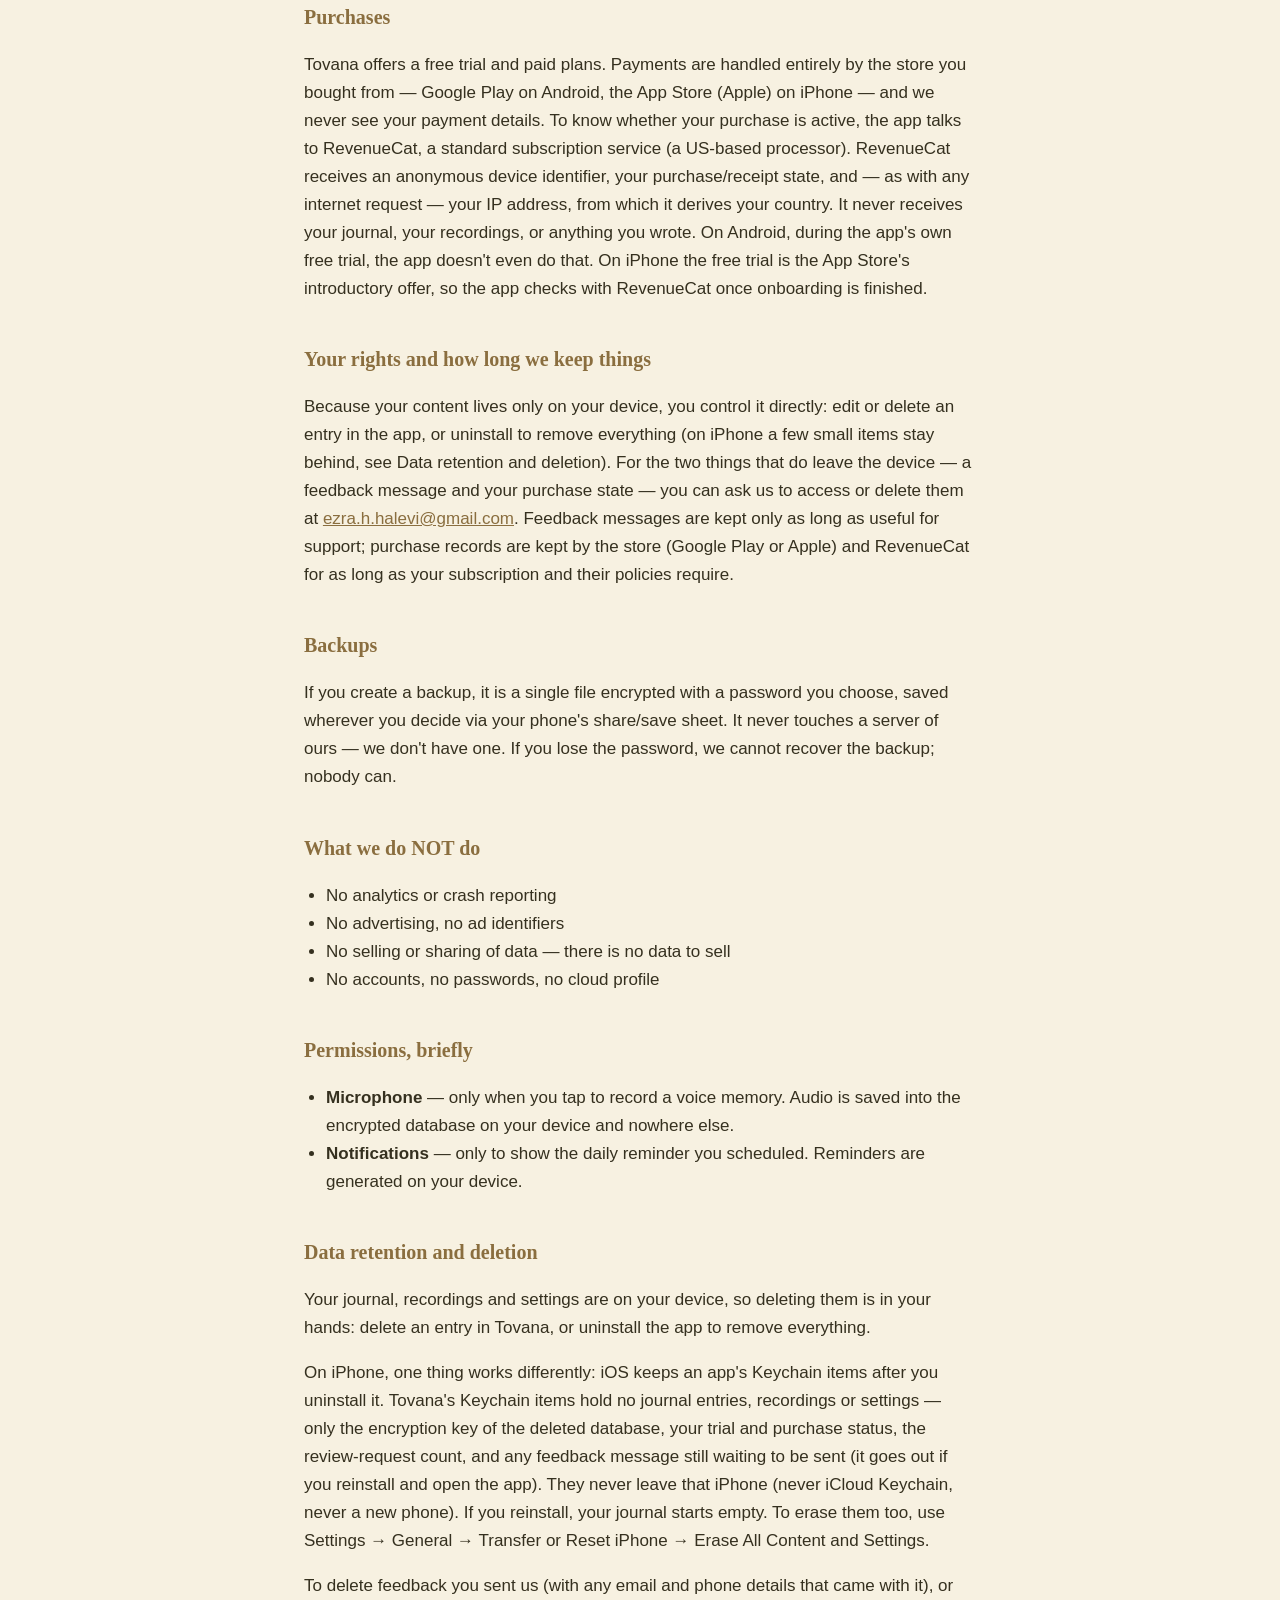
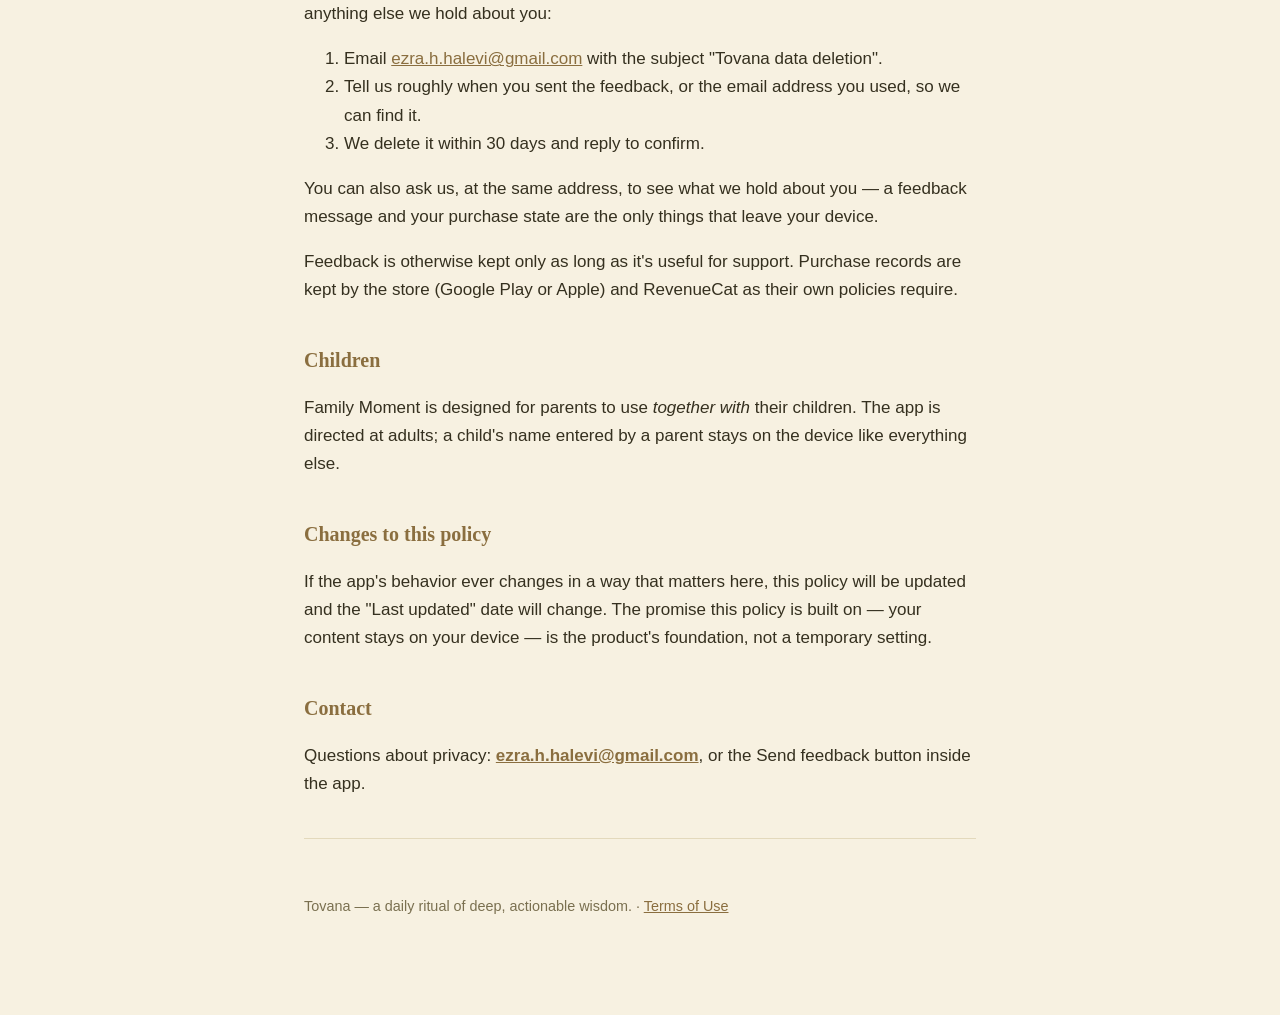
==== commit 3b3153ca: "Privacy: fix stray space before a comma in Purchases Co-Authored-By: Claude Opus 5.5 <noreply@anthro" ====
--- a/index.html
+++ b/index.html
@@ -30,7 +30,7 @@
   <p>All of it lives in an encrypted database on your phone. The encryption key is stored in your device's secure keystore (the Android Keystore, or the iPhone Keychain), and so is the app's copy of your trial and purchase state (the official purchase record is the store's, see Purchases). We cannot read any of it — it never reaches us, because there is no server to reach.</p>
 
   <h2>Feedback you choose to send</h2>
-  <p>If you tap "Send feedback" and write us a message, that message  is delivered to the developer over the internet, together with a few details that help us understand and fix what you report:</p>
+  <p>If you tap "Send feedback" and write us a message, that message is delivered to the developer over the internet, together with a few details that help us understand and fix what you report:</p>
   <ul>
     <li>your email address, only if you type it</li>
     <li>the app version</li>
@@ -41,7 +41,7 @@
   <p>The message passes through a small relay we run on Cloudflare, which forwards it to a private Telegram channel that only the developer reads. The relay does not keep a copy. If you're offline when you press Send, the message waits on your phone in encrypted storage and goes out the next time you open the app; nothing else is ever sent this way. Feedback is the app's only user-content network action, and it never includes your journal, your recordings, your child's name, or any other data from the app.</p>
 
   <h2>Purchases</h2>
-  <p>Tovana offers a free trial and paid plans. Payments are handled entirely by the store you bought from — Google Play on Android, the App Store (Apple) on iPhone — and we never see your payment details. To know whether your purchase is active, the app talks to RevenueCat, a standard subscription service (a US-based processor). RevenueCat receives an anonymous device identifier, your purchase/receipt state , and — as with any internet request — your IP address, from which it derives your country. It never receives your journal, your recordings, or anything you wrote. On Android, during the app's own free trial, the app doesn't even do that. On iPhone the free trial is the App Store's introductory offer, so the app checks with RevenueCat once onboarding is finished.</p>
+  <p>Tovana offers a free trial and paid plans. Payments are handled entirely by the store you bought from — Google Play on Android, the App Store (Apple) on iPhone — and we never see your payment details. To know whether your purchase is active, the app talks to RevenueCat, a standard subscription service (a US-based processor). RevenueCat receives an anonymous device identifier, your purchase/receipt state, and — as with any internet request — your IP address, from which it derives your country. It never receives your journal, your recordings, or anything you wrote. On Android, during the app's own free trial, the app doesn't even do that. On iPhone the free trial is the App Store's introductory offer, so the app checks with RevenueCat once onboarding is finished.</p>
 
   <h2>Your rights and how long we keep things</h2>
   <p>Because your content lives only on your device, you control it directly: edit or delete an entry in the app, or uninstall to remove everything (on iPhone a few small items stay behind, see Data retention and deletion). For the two things that do leave the device — a feedback message and your purchase state — you can ask us to access or delete them at <a href="mailto:ezra.h.halevi@gmail.com">ezra.h.halevi@gmail.com</a>. Feedback messages are kept only as long as useful for support; purchase records are kept by the store (Google Play or Apple) and RevenueCat for as long as your subscription and their policies require.</p>
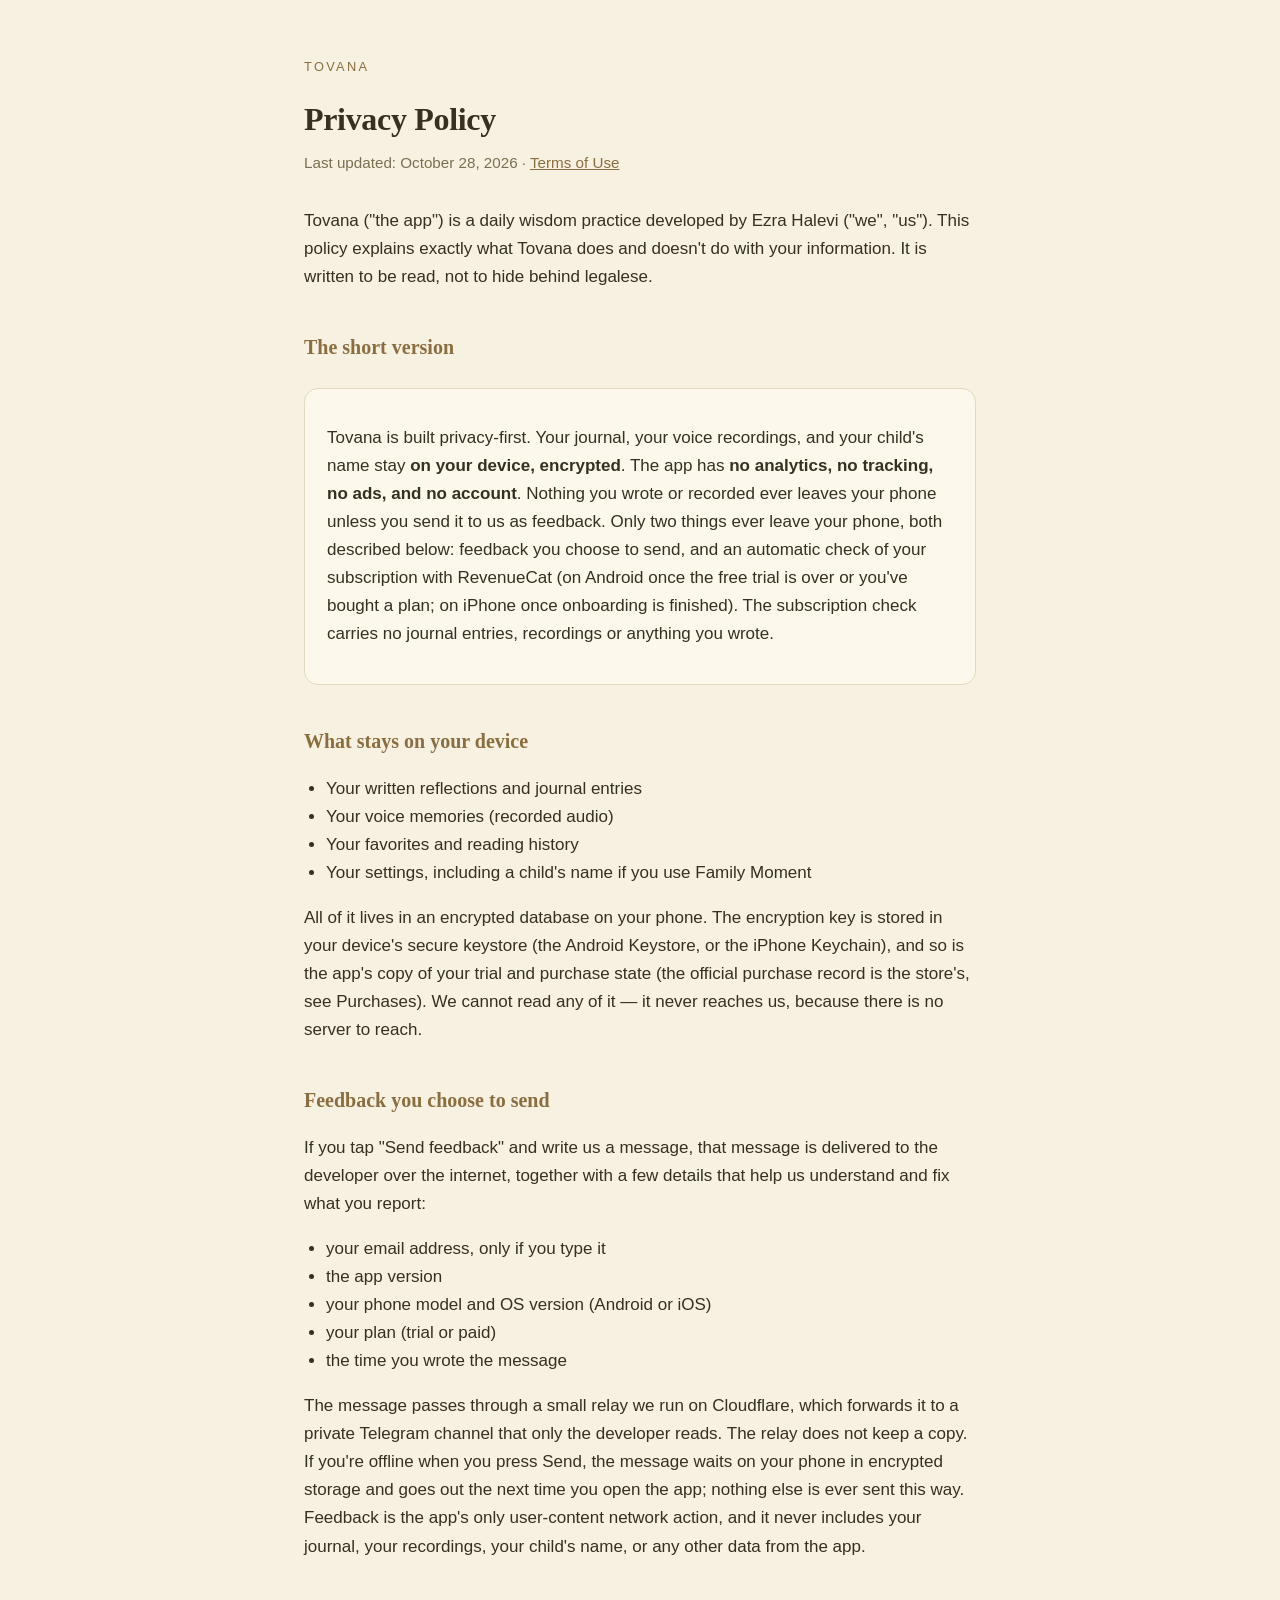
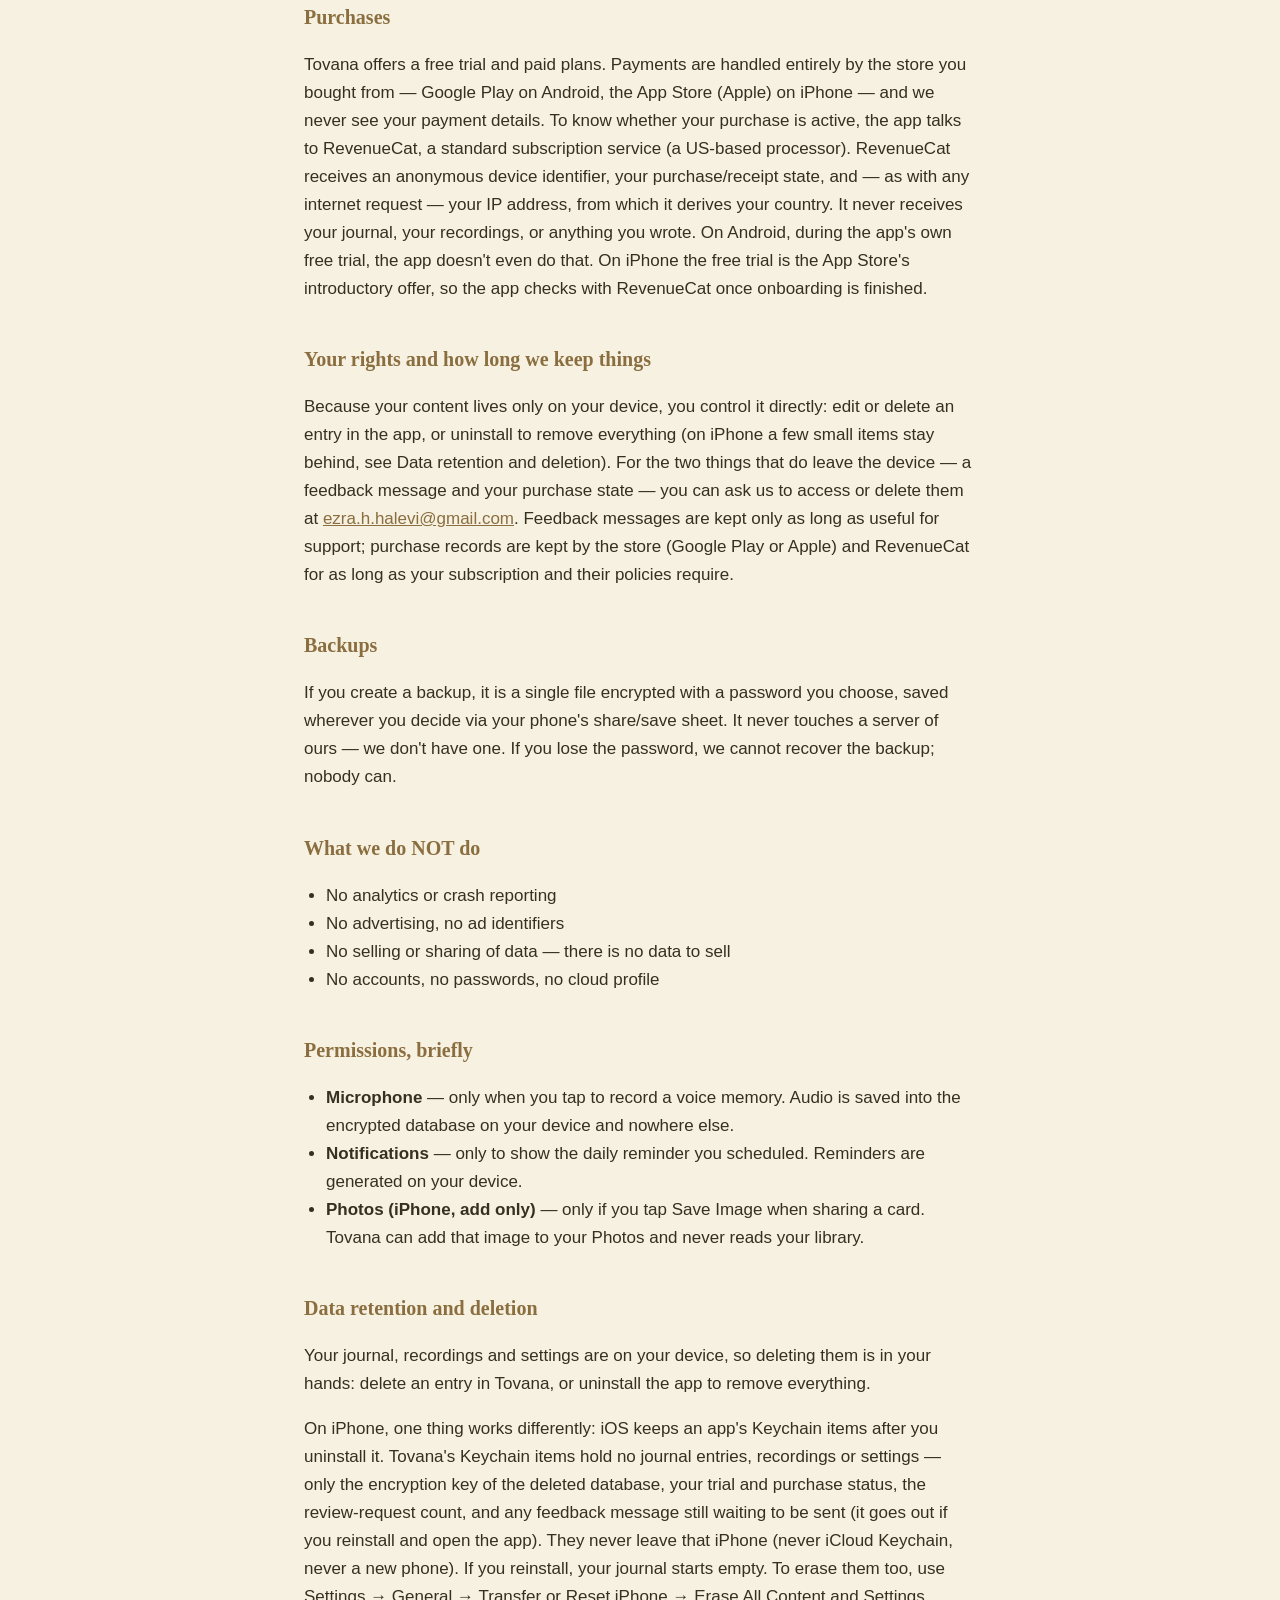
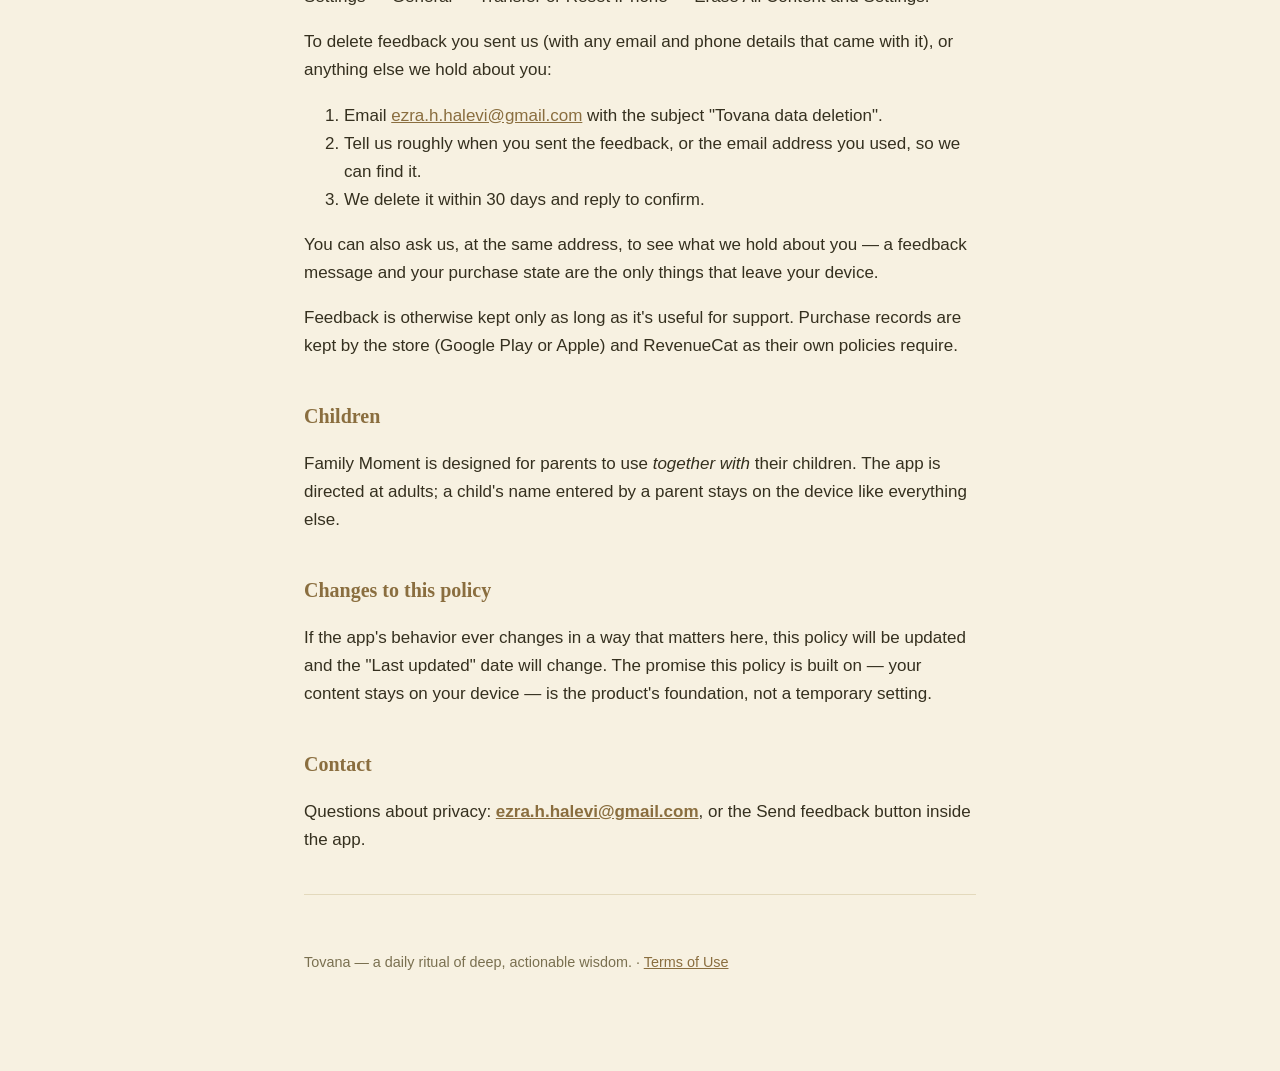
==== commit bbd6f164: "Publish privacy of Oct 28 (Photos add-only line) — master 6fa5cfe" ====
--- a/index.html
+++ b/index.html
@@ -11,7 +11,7 @@
 <main>
   <p class="brand">Tovana</p>
   <h1>Privacy Policy</h1>
-  <p class="updated">Last updated: October 27, 2026 · <a href="terms.html">Terms of Use</a></p>
+  <p class="updated">Last updated: October 28, 2026 · <a href="terms.html">Terms of Use</a></p>
 
   <p>Tovana ("the app") is a daily wisdom practice developed by Ezra Halevi ("we", "us"). This policy explains exactly what Tovana does and doesn't do with your information. It is written to be read, not to hide behind legalese.</p>
 
@@ -61,6 +61,7 @@
   <ul>
     <li><strong>Microphone</strong> — only when you tap to record a voice memory. Audio is saved into the encrypted database on your device and nowhere else.</li>
     <li><strong>Notifications</strong> — only to show the daily reminder you scheduled. Reminders are generated on your device.</li>
+    <li><strong>Photos (iPhone, add only)</strong> — only if you tap Save Image when sharing a card. Tovana can add that image to your Photos and never reads your library.</li>
   </ul>
 
   <h2 id="delete">Data retention and deletion</h2>
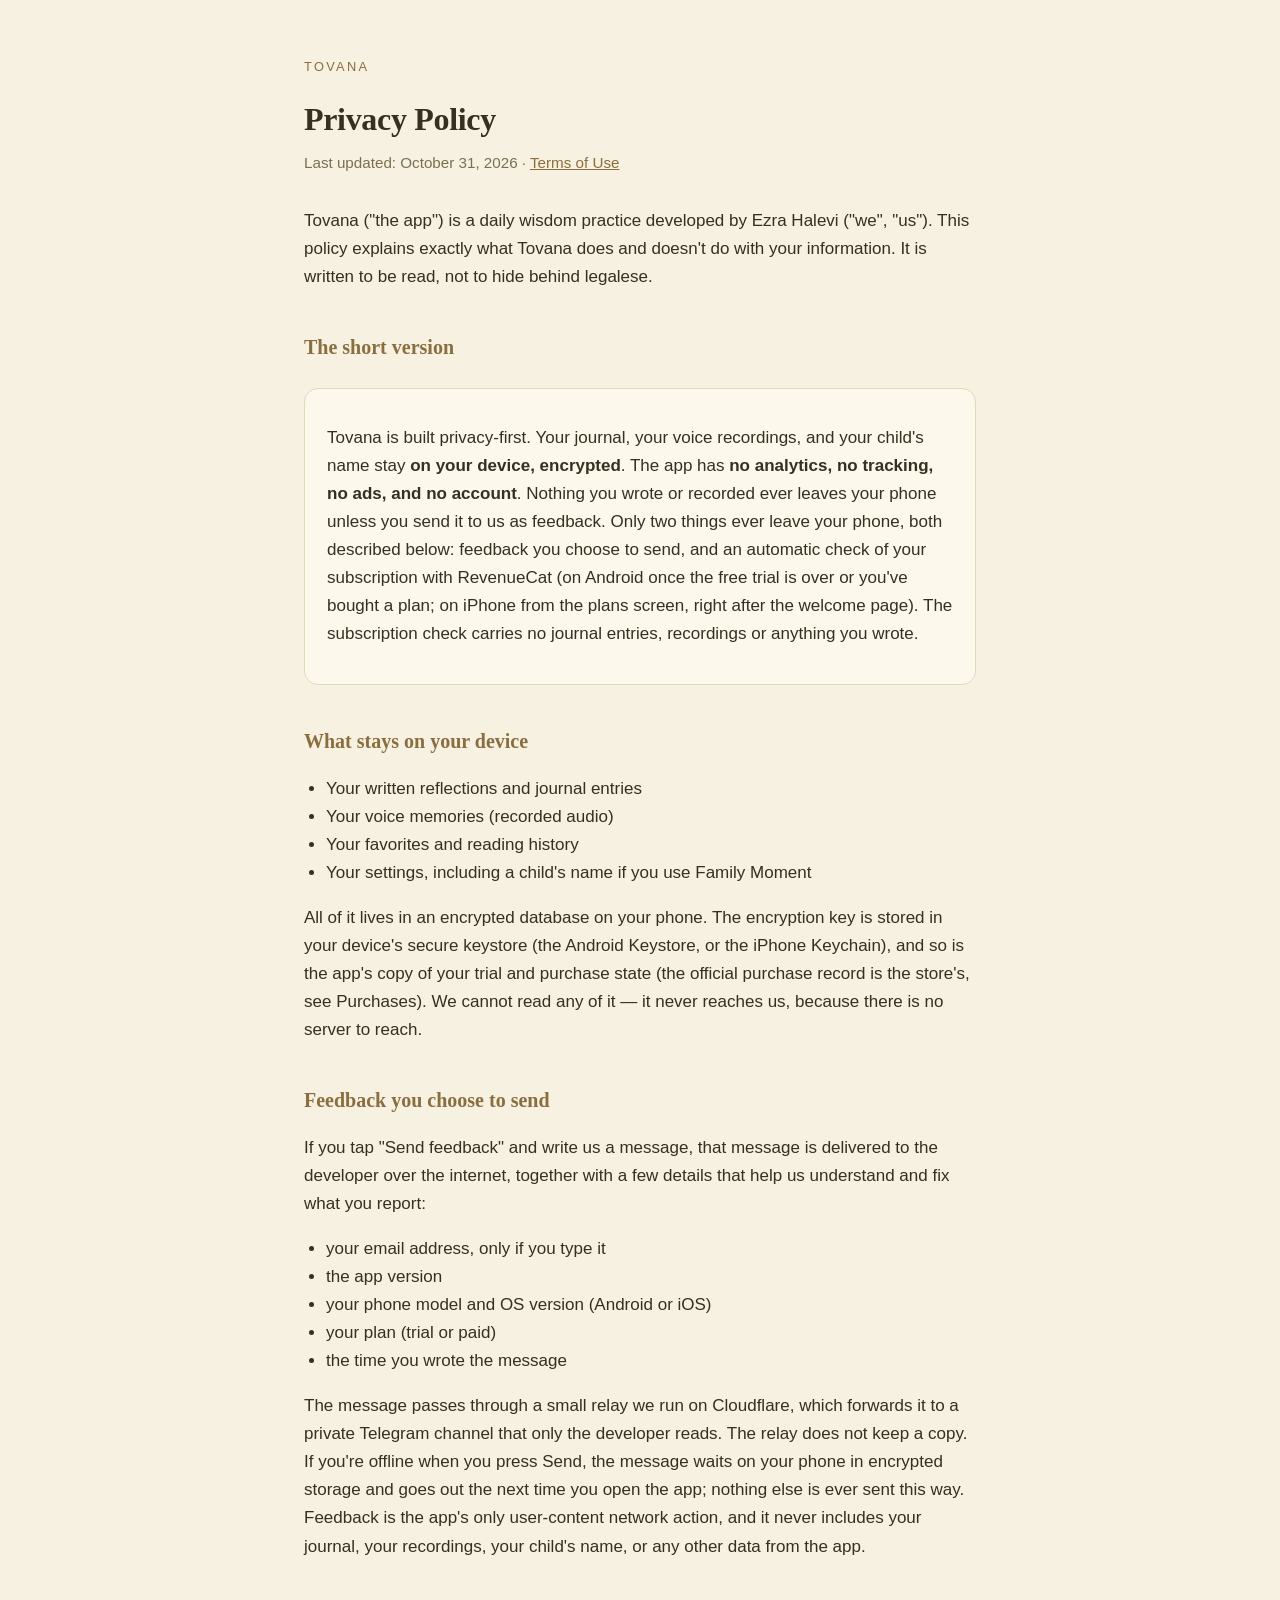
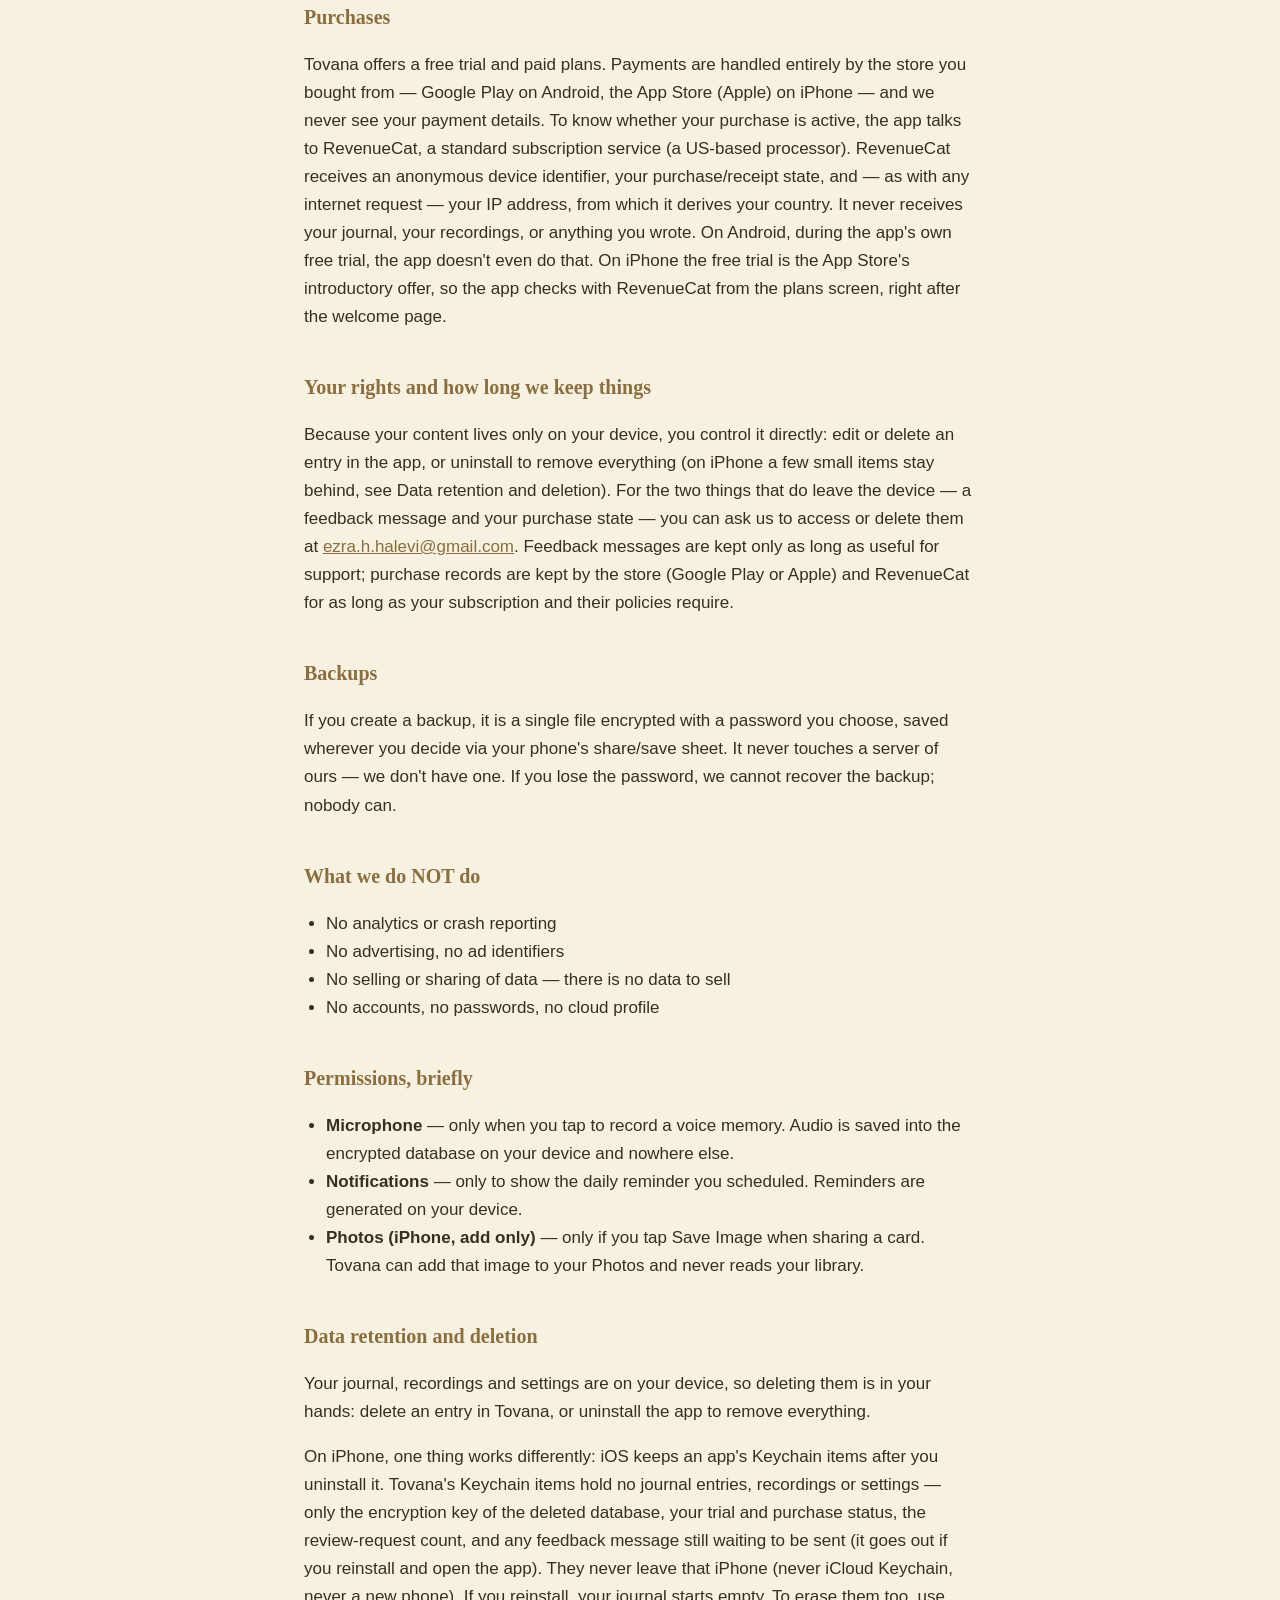
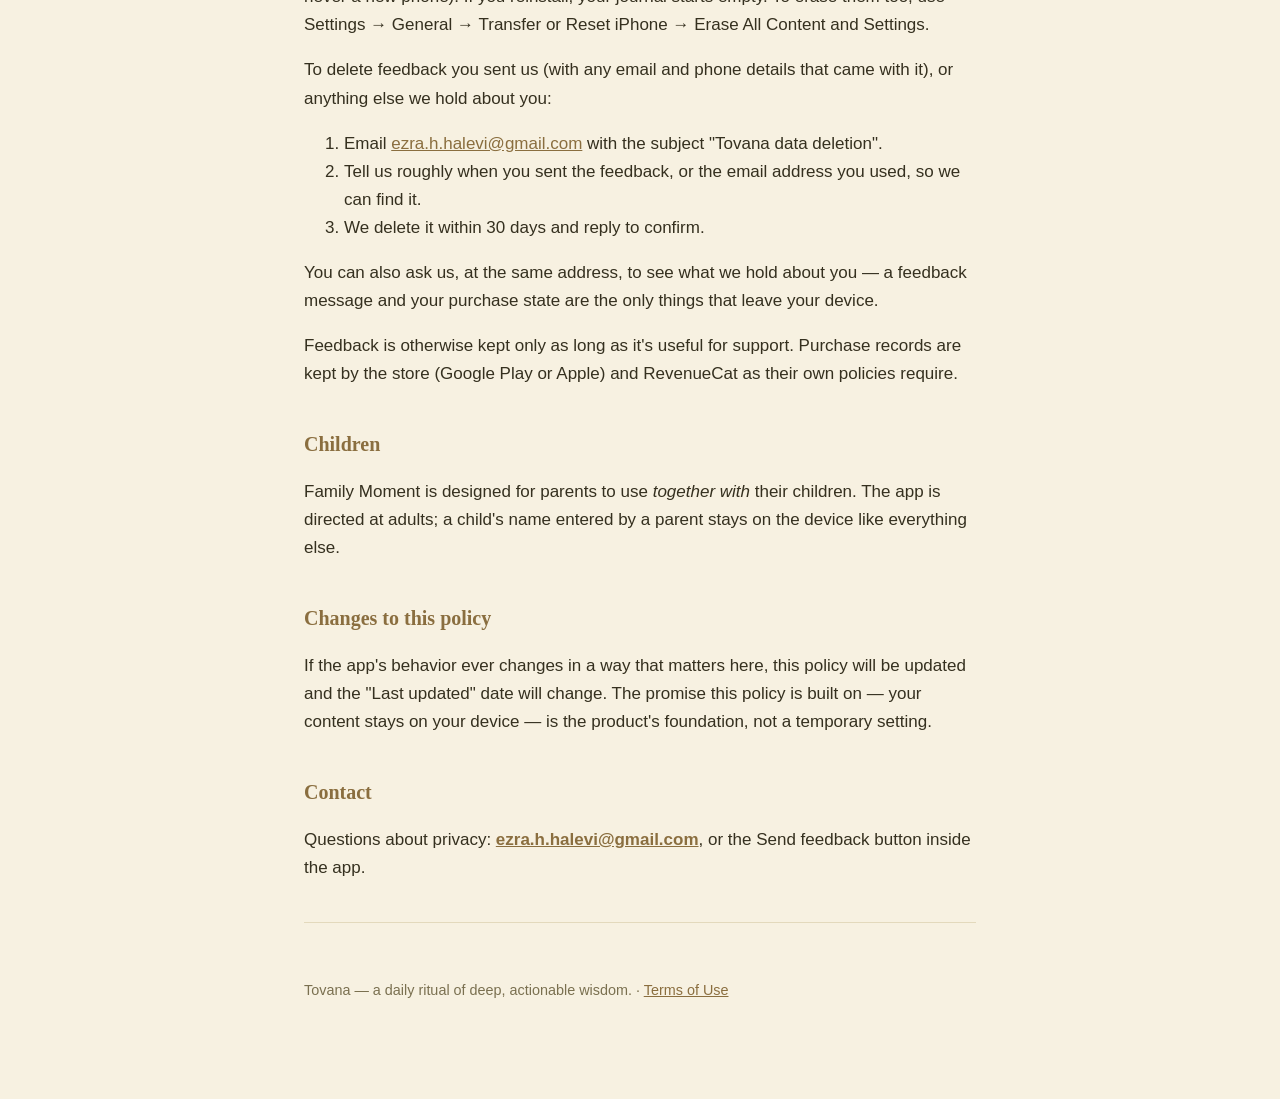
==== commit bbaadcc4: "Publish privacy of Oct 31 (iPhone subscription check at the plans screen) — master d7ccddf" ====
--- a/index.html
+++ b/index.html
@@ -11,13 +11,13 @@
 <main>
   <p class="brand">Tovana</p>
   <h1>Privacy Policy</h1>
-  <p class="updated">Last updated: October 28, 2026 · <a href="terms.html">Terms of Use</a></p>
+  <p class="updated">Last updated: October 31, 2026 · <a href="terms.html">Terms of Use</a></p>
 
   <p>Tovana ("the app") is a daily wisdom practice developed by Ezra Halevi ("we", "us"). This policy explains exactly what Tovana does and doesn't do with your information. It is written to be read, not to hide behind legalese.</p>
 
   <h2>The short version</h2>
   <div class="card">
-    <p>Tovana is built privacy-first. Your journal, your voice recordings, and your child's name stay <strong>on your device, encrypted</strong>. The app has <strong>no analytics, no tracking, no ads, and no account</strong>. Nothing you wrote or recorded ever leaves your phone unless you send it to us as feedback. Only two things ever leave your phone, both described below: feedback you choose to send, and an automatic check of your subscription with RevenueCat (on Android once the free trial is over or you've bought a plan; on iPhone once onboarding is finished). The subscription check carries no journal entries, recordings or anything you wrote.</p>
+    <p>Tovana is built privacy-first. Your journal, your voice recordings, and your child's name stay <strong>on your device, encrypted</strong>. The app has <strong>no analytics, no tracking, no ads, and no account</strong>. Nothing you wrote or recorded ever leaves your phone unless you send it to us as feedback. Only two things ever leave your phone, both described below: feedback you choose to send, and an automatic check of your subscription with RevenueCat (on Android once the free trial is over or you've bought a plan; on iPhone from the plans screen, right after the welcome page). The subscription check carries no journal entries, recordings or anything you wrote.</p>
   </div>
 
   <h2>What stays on your device</h2>
@@ -41,7 +41,7 @@
   <p>The message passes through a small relay we run on Cloudflare, which forwards it to a private Telegram channel that only the developer reads. The relay does not keep a copy. If you're offline when you press Send, the message waits on your phone in encrypted storage and goes out the next time you open the app; nothing else is ever sent this way. Feedback is the app's only user-content network action, and it never includes your journal, your recordings, your child's name, or any other data from the app.</p>
 
   <h2>Purchases</h2>
-  <p>Tovana offers a free trial and paid plans. Payments are handled entirely by the store you bought from — Google Play on Android, the App Store (Apple) on iPhone — and we never see your payment details. To know whether your purchase is active, the app talks to RevenueCat, a standard subscription service (a US-based processor). RevenueCat receives an anonymous device identifier, your purchase/receipt state, and — as with any internet request — your IP address, from which it derives your country. It never receives your journal, your recordings, or anything you wrote. On Android, during the app's own free trial, the app doesn't even do that. On iPhone the free trial is the App Store's introductory offer, so the app checks with RevenueCat once onboarding is finished.</p>
+  <p>Tovana offers a free trial and paid plans. Payments are handled entirely by the store you bought from — Google Play on Android, the App Store (Apple) on iPhone — and we never see your payment details. To know whether your purchase is active, the app talks to RevenueCat, a standard subscription service (a US-based processor). RevenueCat receives an anonymous device identifier, your purchase/receipt state, and — as with any internet request — your IP address, from which it derives your country. It never receives your journal, your recordings, or anything you wrote. On Android, during the app's own free trial, the app doesn't even do that. On iPhone the free trial is the App Store's introductory offer, so the app checks with RevenueCat from the plans screen, right after the welcome page.</p>
 
   <h2>Your rights and how long we keep things</h2>
   <p>Because your content lives only on your device, you control it directly: edit or delete an entry in the app, or uninstall to remove everything (on iPhone a few small items stay behind, see Data retention and deletion). For the two things that do leave the device — a feedback message and your purchase state — you can ask us to access or delete them at <a href="mailto:ezra.h.halevi@gmail.com">ezra.h.halevi@gmail.com</a>. Feedback messages are kept only as long as useful for support; purchase records are kept by the store (Google Play or Apple) and RevenueCat for as long as your subscription and their policies require.</p>
